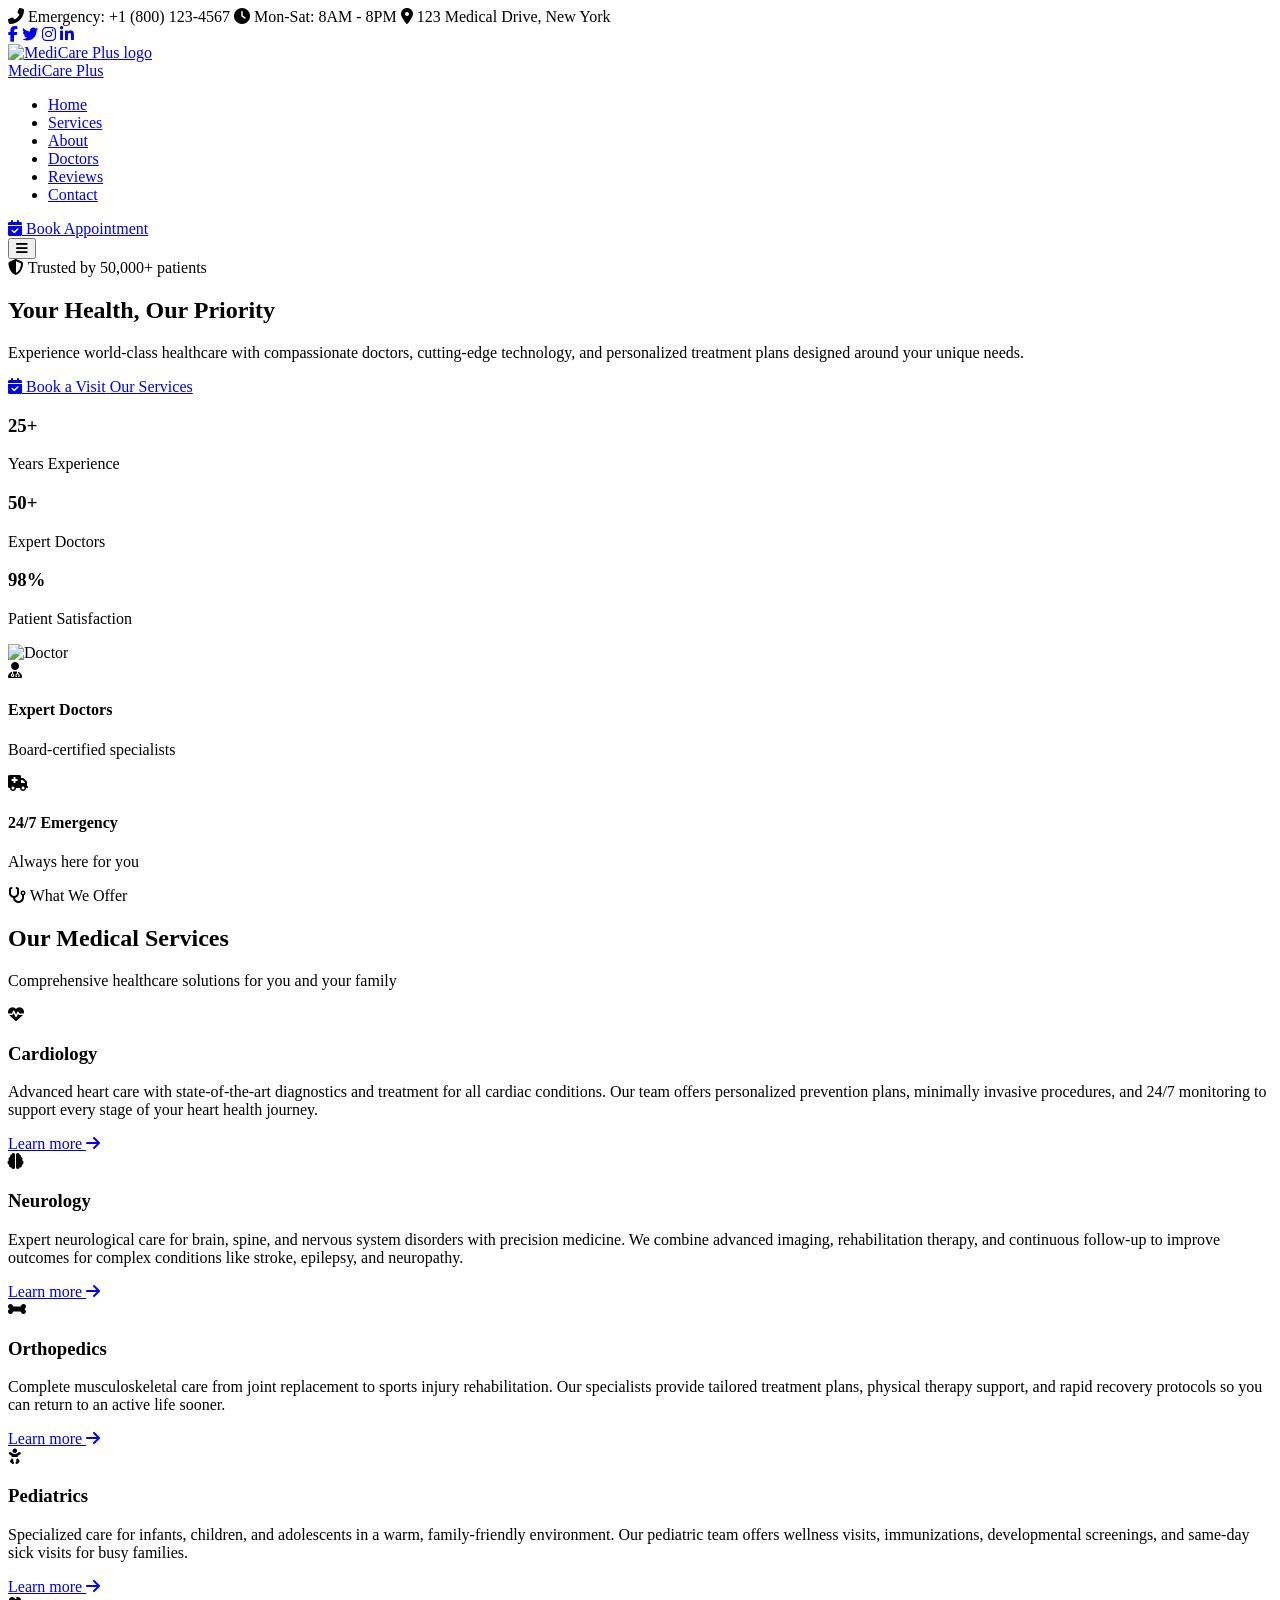
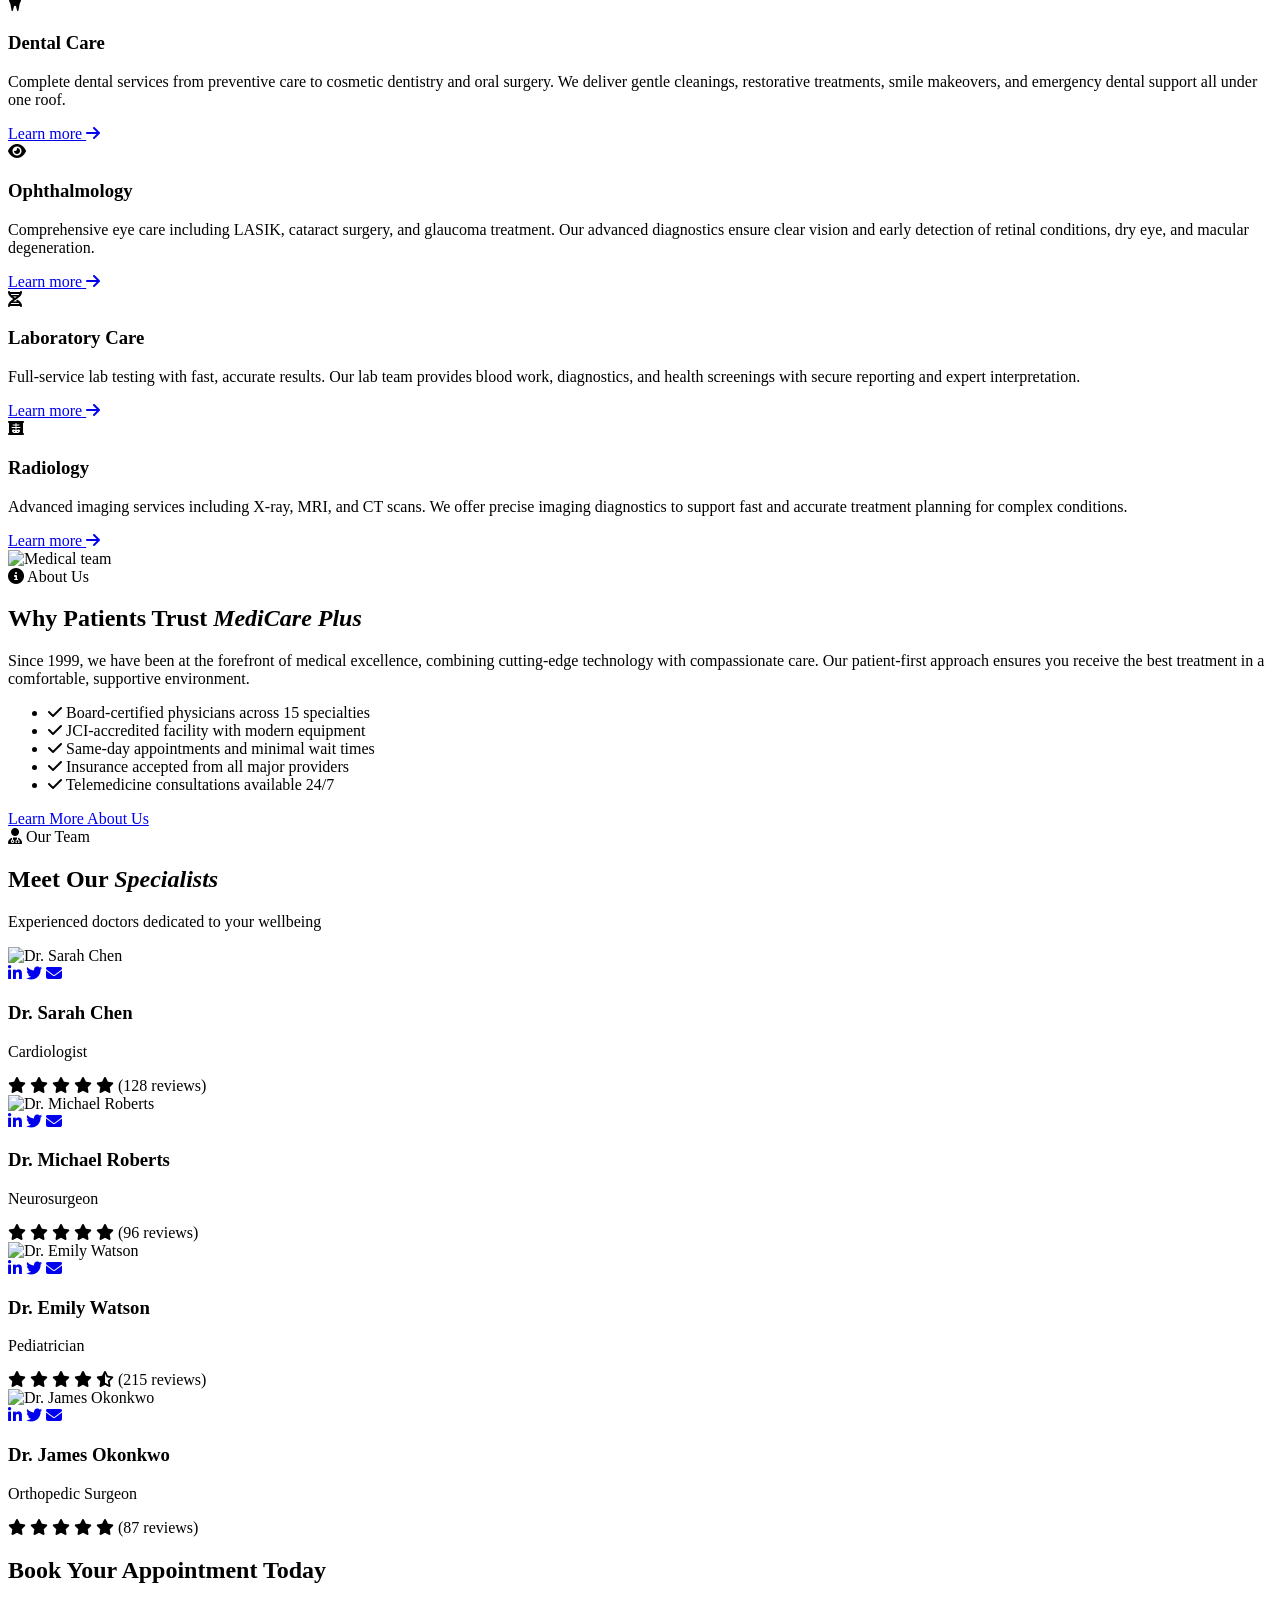
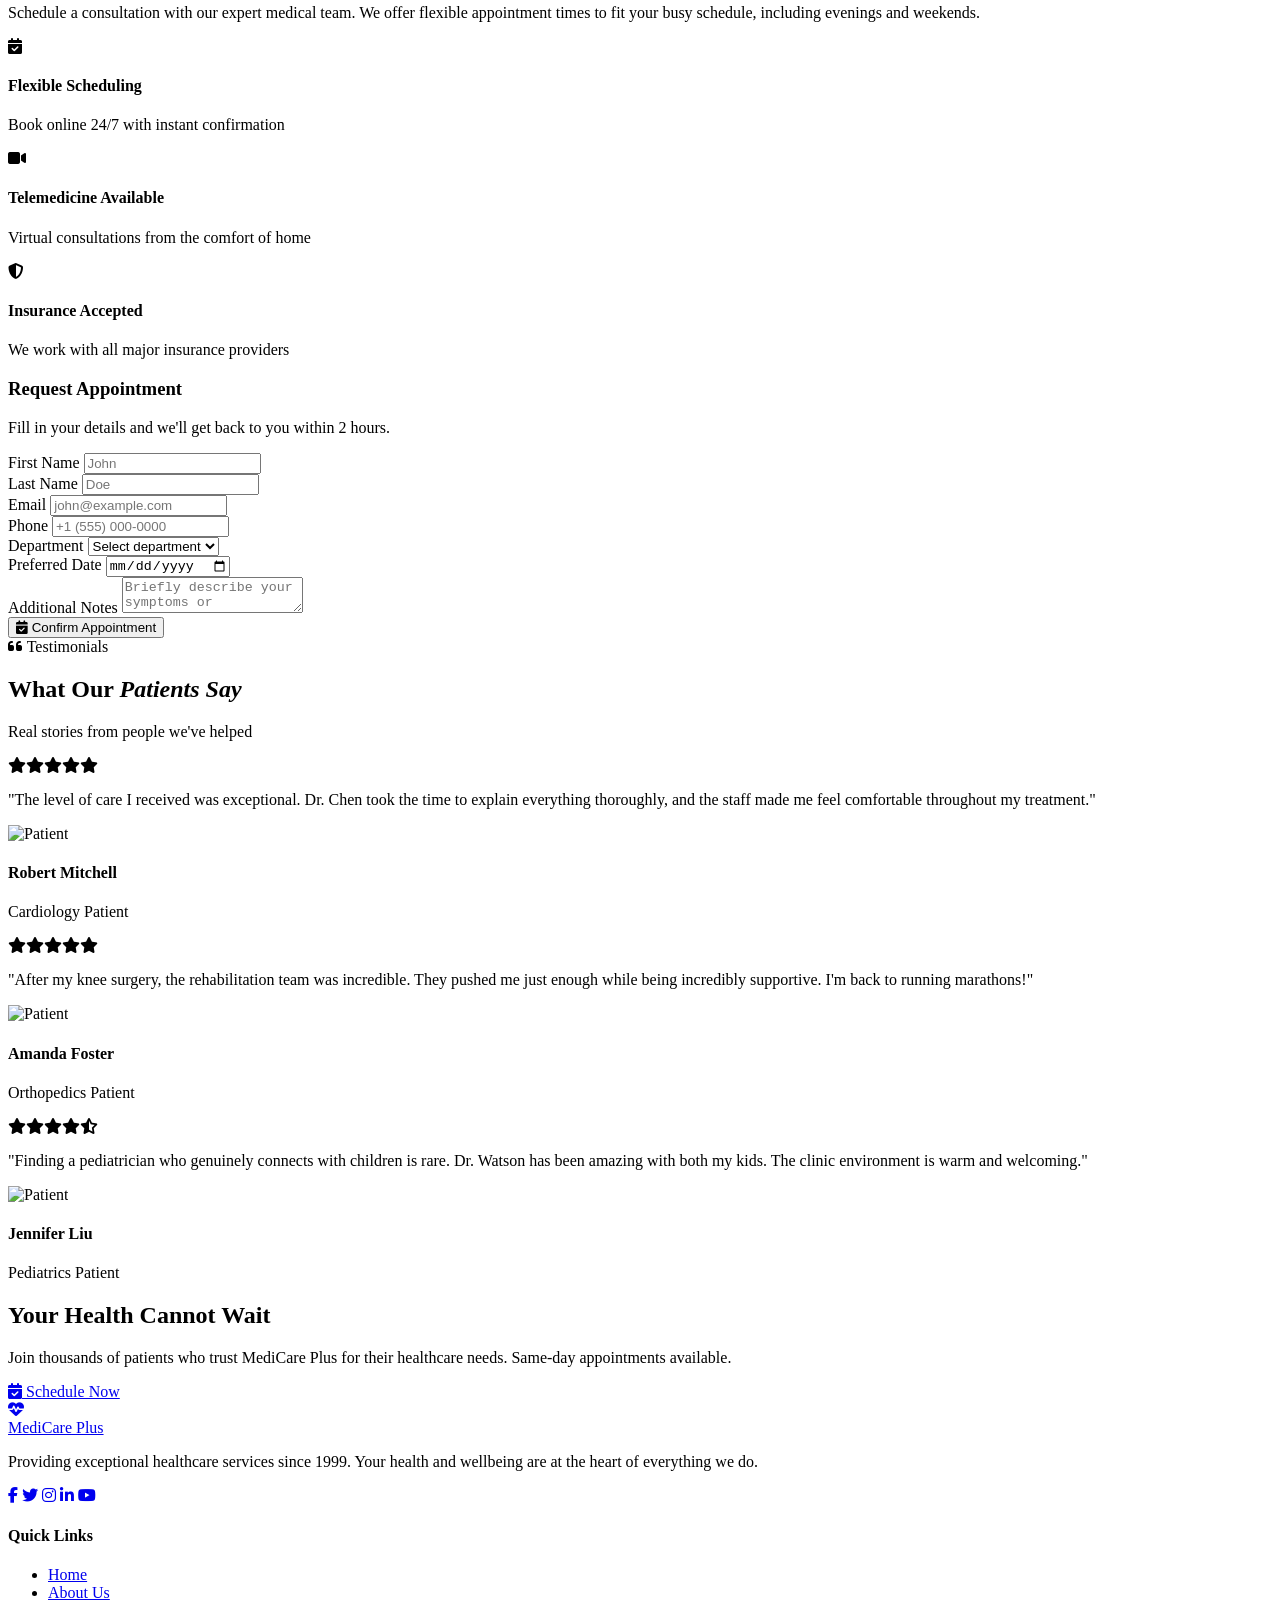
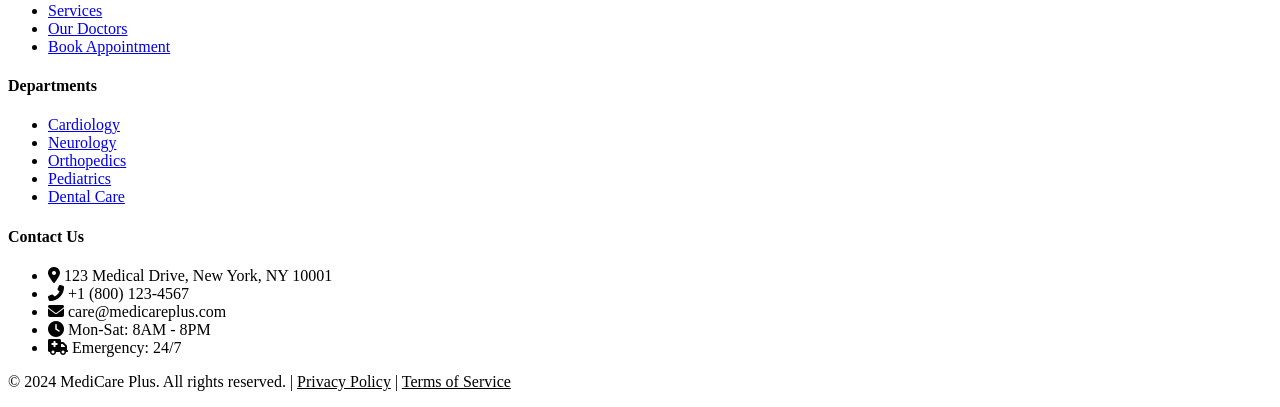
==== index.html @ 147a3018 "Add files via upload" ====
<!DOCTYPE html>
<html lang="en">
<head>
    <meta charset="UTF-8">
    <meta name="viewport" content="width=device-width, initial-scale=1.0">
    <title>MediCare Plus Healthcare</title>
    <link href="https://fonts.googleapis.com/css2?family=Inter:wght@300;400;500;600;700&family=Playfair+Display:wght@400;500;600;700&display=swap" rel="stylesheet">
    <link rel="icon" href="favicon.svg" type="image/svg+xml">
    <link rel="stylesheet" href="https://cdnjs.cloudflare.com/ajax/libs/font-awesome/6.5.1/css/all.min.css">
    <link rel="stylesheet" href="style.css">
</head>
<body>

    <!-- Top Bar -->
    <div class="top-bar">
        <div class="top-bar-left">
            <span><i class="fas fa-phone-alt"></i> Emergency: +1 (800) 123-4567</span>
            <span><i class="fas fa-clock"></i> Mon-Sat: 8AM - 8PM</span>
            <span><i class="fas fa-map-marker-alt"></i> 123 Medical Drive, New York</span>
        </div>
        <div class="top-bar-right">
            <a href="#"><i class="fab fa-facebook-f"></i></a>
            <a href="#"><i class="fab fa-twitter"></i></a>
            <a href="#"><i class="fab fa-instagram"></i></a>
            <a href="#"><i class="fab fa-linkedin-in"></i></a>
        </div>
    </div>

    <!-- Navbar -->
    <nav class="navbar">
        <a href="#" class="logo">
            <div class="logo-icon"><img src="favicon.svg" alt="MediCare Plus logo"></div>
            <div class="logo-text">
                <span>MediCare</span>
                <span>Plus</span>
            </div>
        </a>
        <ul class="nav-links">
            <li><a href="#home" class="active">Home</a></li>
            <li><a href="#services">Services</a></li>
            <li><a href="#about">About</a></li>
            <li><a href="#doctors">Doctors</a></li>
            <li><a href="#testimonials">Reviews</a></li>
            <li><a href="#contact">Contact</a></li>
        </ul>
        <div class="nav-cta">
            <a href="#appointment" class="btn-primary">
                <i class="fas fa-calendar-check"></i> Book Appointment
            </a>
        </div>
        <button class="mobile-toggle"><i class="fas fa-bars"></i></button>
    </nav>

    <!-- Hero -->
    <section class="hero" id="home">
        <div class="hero-bg-shape"></div>
        <div class="hero-content">
            <div class="hero-badge">
                <i class="fas fa-shield-alt"></i> Trusted by 50,000+ patients
            </div>
            <h1>Your Health, Our Priority</h1>
            <p class="hero-desc">
                Experience world-class healthcare with compassionate doctors, 
                cutting-edge technology, and personalized treatment plans designed 
                around your unique needs.
            </p>
            <div class="hero-cta">
                <a href="#appointment" class="btn-primary">
                    <i class="fas fa-calendar-check"></i> Book a Visit
                </a>
                <a href="#services" class="btn-secondary">Our Services</a>
            </div>
            <div class="hero-stats">
                <div class="hero-stat">
                    <h3>25+</h3>
                    <p>Years Experience</p>
                </div>
                <div class="hero-stat">
                    <h3>50+</h3>
                    <p>Expert Doctors</p>
                </div>
                <div class="hero-stat">
                    <h3>98%</h3>
                    <p>Patient Satisfaction</p>
                </div>
            </div>
        </div>
        <div class="hero-image">
            <img src="https://images.unsplash.com/photo-1631217868264-e5b90bb7e133?w=600&h=700&fit=crop" alt="Doctor">
            <div class="hero-floating-card card-1">
                <div class="float-icon"><i class="fas fa-user-md"></i></div>
                <div class="float-text">
                    <h4>Expert Doctors</h4>
                    <p>Board-certified specialists</p>
                </div>
            </div>
            <div class="hero-floating-card card-2">
                <div class="float-icon"><i class="fas fa-ambulance"></i></div>
                <div class="float-text">
                    <h4>24/7 Emergency</h4>
                    <p>Always here for you</p>
                </div>
            </div>
        </div>
    </section>

    <!-- Services -->
    <section class="services" id="services">
        <div class="section-header reveal">
            <span class="section-label"><i class="fas fa-stethoscope"></i> What We Offer</span>
            <h2 class="section-title">Our Medical Services</h2>
            <p class="section-subtitle">Comprehensive healthcare solutions for you and your family</p>
        </div>
        <div class="services-grid">
            <div class="service-card reveal">
                <div class="service-icon"><i class="fas fa-heartbeat"></i></div>
                <h3>Cardiology</h3>
                <p>Advanced heart care with state-of-the-art diagnostics and treatment for all cardiac conditions. <span class="more-text">Our team offers personalized prevention plans, minimally invasive procedures, and 24/7 monitoring to support every stage of your heart health journey.</span></p>
                <a href="#" class="service-link">Learn more <i class="fas fa-arrow-right"></i></a>
            </div>
            <div class="service-card reveal">
                <div class="service-icon"><i class="fas fa-brain"></i></div>
                <h3>Neurology</h3>
                <p>Expert neurological care for brain, spine, and nervous system disorders with precision medicine. <span class="more-text">We combine advanced imaging, rehabilitation therapy, and continuous follow-up to improve outcomes for complex conditions like stroke, epilepsy, and neuropathy.</span></p>
                <a href="#" class="service-link">Learn more <i class="fas fa-arrow-right"></i></a>
            </div>
            <div class="service-card reveal">
                <div class="service-icon"><i class="fas fa-bone"></i></div>
                <h3>Orthopedics</h3>
                <p>Complete musculoskeletal care from joint replacement to sports injury rehabilitation. <span class="more-text">Our specialists provide tailored treatment plans, physical therapy support, and rapid recovery protocols so you can return to an active life sooner.</span></p>
                <a href="#" class="service-link">Learn more <i class="fas fa-arrow-right"></i></a>
            </div>
            <div class="service-card reveal">
                <div class="service-icon"><i class="fas fa-baby"></i></div>
                <h3>Pediatrics</h3>
                <p>Specialized care for infants, children, and adolescents in a warm, family-friendly environment. <span class="more-text">Our pediatric team offers wellness visits, immunizations, developmental screenings, and same-day sick visits for busy families.</span></p>
                <a href="#" class="service-link">Learn more <i class="fas fa-arrow-right"></i></a>
            </div>
            <div class="service-card reveal">
                <div class="service-icon"><i class="fas fa-tooth"></i></div>
                <h3>Dental Care</h3>
                <p>Complete dental services from preventive care to cosmetic dentistry and oral surgery. <span class="more-text">We deliver gentle cleanings, restorative treatments, smile makeovers, and emergency dental support all under one roof.</span></p>
                <a href="#" class="service-link">Learn more <i class="fas fa-arrow-right"></i></a>
            </div>
            <div class="service-card reveal">
                <div class="service-icon"><i class="fas fa-eye"></i></div>
                <h3>Ophthalmology</h3>
                <p>Comprehensive eye care including LASIK, cataract surgery, and glaucoma treatment. <span class="more-text">Our advanced diagnostics ensure clear vision and early detection of retinal conditions, dry eye, and macular degeneration.</span></p>
                <a href="#" class="service-link">Learn more <i class="fas fa-arrow-right"></i></a>
            </div>
            <div class="service-card reveal">
                <div class="service-icon"><i class="fas fa-dna"></i></div>
                <h3>Laboratory Care</h3>
                <p>Full-service lab testing with fast, accurate results. <span class="more-text">Our lab team provides blood work, diagnostics, and health screenings with secure reporting and expert interpretation.</span></p>
                <a href="#" class="service-link">Learn more <i class="fas fa-arrow-right"></i></a>
            </div>
            <div class="service-card reveal">
                <div class="service-icon"><i class="fas fa-x-ray"></i></div>
                <h3>Radiology</h3>
                <p>Advanced imaging services including X-ray, MRI, and CT scans. <span class="more-text">We offer precise imaging diagnostics to support fast and accurate treatment planning for complex conditions.</span></p>
                <a href="#" class="service-link">Learn more <i class="fas fa-arrow-right"></i></a>
            </div>
        </div>
    </section>

    <script>
        document.addEventListener('DOMContentLoaded', function() {
            document.querySelectorAll('.service-link').forEach(function(link) {
                link.addEventListener('click', function(event) {
                    event.preventDefault();
                    const card = link.closest('.service-card');
                    if (!card) return;
                    const moreText = card.querySelector('.more-text');
                    if (!moreText) return;
                    const expanded = card.classList.toggle('expanded');
                    moreText.style.display = expanded ? 'inline' : 'none';
                    const icon = link.querySelector('i');
                    if (icon) {
                        icon.classList.toggle('fa-arrow-right', !expanded);
                        icon.classList.toggle('fa-arrow-left', expanded);
                    }
                    const textNode = Array.from(link.childNodes).find(function(node) {
                        return node.nodeType === Node.TEXT_NODE;
                    });
                    if (textNode) {
                        textNode.textContent = expanded ? 'Show less ' : 'Learn more ';
                    }
                });
            });
        });
    </script>

    <!-- About -->
    <section class="about" id="about">
        <div class="about-grid">
            <div class="about-image reveal">
                <img src="https://images.unsplash.com/photo-1579684385127-1ef15d508118?w=600&h=700&fit=crop" alt="Medical team">
            </div>
            <div class="about-content reveal">
                <span class="section-label"><i class="fas fa-info-circle"></i> About Us</span>
                <h2 class="section-title">Why Patients Trust <em>MediCare Plus</em></h2>
                <p>Since 1999, we have been at the forefront of medical excellence, combining cutting-edge technology with compassionate care. Our patient-first approach ensures you receive the best treatment in a comfortable, supportive environment.</p>
                <ul class="about-checklist">
                    <li><i class="fas fa-check"></i> Board-certified physicians across 15 specialties</li>
                    <li><i class="fas fa-check"></i> JCI-accredited facility with modern equipment</li>
                    <li><i class="fas fa-check"></i> Same-day appointments and minimal wait times</li>
                    <li><i class="fas fa-check"></i> Insurance accepted from all major providers</li>
                    <li><i class="fas fa-check"></i> Telemedicine consultations available 24/7</li>
                </ul>
                <a href="about.html" class="btn-primary">Learn More About Us</a>
            </div>
        </div>
    </section>

    <!-- Doctors -->
    <section class="doctors" id="doctors">
        <div class="section-header reveal">
            <span class="section-label"><i class="fas fa-user-md"></i> Our Team</span>
            <h2 class="section-title">Meet Our <em>Specialists</em></h2>
            <p class="section-subtitle">Experienced doctors dedicated to your wellbeing</p>
        </div>
        <div class="doctors-grid">
            <div class="doctor-card reveal">
                <div class="doctor-image">
                    <img src="https://images.unsplash.com/photo-1612349317150-e413f6a5b16d?w=400&h=400&fit=crop" alt="Dr. Sarah Chen">
                    <div class="doctor-social">
                        <a href="#"><i class="fab fa-linkedin-in"></i></a>
                        <a href="#"><i class="fab fa-twitter"></i></a>
                        <a href="#"><i class="fas fa-envelope"></i></a>
                    </div>
                </div>
                <div class="doctor-info">
                    <h3>Dr. Sarah Chen</h3>
                    <p>Cardiologist</p>
                    <div class="doctor-rating">
                        <i class="fas fa-star"></i>
                        <i class="fas fa-star"></i>
                        <i class="fas fa-star"></i>
                        <i class="fas fa-star"></i>
                        <i class="fas fa-star"></i>
                        <span>(128 reviews)</span>
                    </div>
                </div>
            </div>
            <div class="doctor-card reveal">
                <div class="doctor-image">
                    <img src="https://images.unsplash.com/photo-1622253692010-333f2da6031d?w=400&h=400&fit=crop" alt="Dr. Michael Roberts">
                    <div class="doctor-social">
                        <a href="#"><i class="fab fa-linkedin-in"></i></a>
                        <a href="#"><i class="fab fa-twitter"></i></a>
                        <a href="#"><i class="fas fa-envelope"></i></a>
                    </div>
                </div>
                <div class="doctor-info">
                    <h3>Dr. Michael Roberts</h3>
                    <p>Neurosurgeon</p>
                    <div class="doctor-rating">
                        <i class="fas fa-star"></i>
                        <i class="fas fa-star"></i>
                        <i class="fas fa-star"></i>
                        <i class="fas fa-star"></i>
                        <i class="fas fa-star"></i>
                        <span>(96 reviews)</span>
                    </div>
                </div>
            </div>
            <div class="doctor-card reveal">
                <div class="doctor-image">
                    <img src="https://images.unsplash.com/photo-1594824476967-48c8b964273f?w=400&h=400&fit=crop" alt="Dr. Emily Watson">
                    <div class="doctor-social">
                        <a href="#"><i class="fab fa-linkedin-in"></i></a>
                        <a href="#"><i class="fab fa-twitter"></i></a>
                        <a href="#"><i class="fas fa-envelope"></i></a>
                    </div>
                </div>
                <div class="doctor-info">
                    <h3>Dr. Emily Watson</h3>
                    <p>Pediatrician</p>
                    <div class="doctor-rating">
                        <i class="fas fa-star"></i>
                        <i class="fas fa-star"></i>
                        <i class="fas fa-star"></i>
                        <i class="fas fa-star"></i>
                        <i class="fas fa-star-half-alt"></i>
                        <span>(215 reviews)</span>
                    </div>
                </div>
            </div>
            <div class="doctor-card reveal">
                <div class="doctor-image">
                    <img src="https://images.unsplash.com/photo-1537368910025-700350fe46c7?w=400&h=400&fit=crop" alt="Dr. James Okonkwo">
                    <div class="doctor-social">
                        <a href="#"><i class="fab fa-linkedin-in"></i></a>
                        <a href="#"><i class="fab fa-twitter"></i></a>
                        <a href="#"><i class="fas fa-envelope"></i></a>
                    </div>
                </div>
                <div class="doctor-info">
                    <h3>Dr. James Okonkwo</h3>
                    <p>Orthopedic Surgeon</p>
                    <div class="doctor-rating">
                        <i class="fas fa-star"></i>
                        <i class="fas fa-star"></i>
                        <i class="fas fa-star"></i>
                        <i class="fas fa-star"></i>
                        <i class="fas fa-star"></i>
                        <span>(87 reviews)</span>
                    </div>
                </div>
            </div>
        </div>
    </section>

    <!-- Appointment -->
    <section class="appointment" id="appointment">
        <div class="appointment-grid">
            <div class="appointment-content reveal">
                <h2>Book Your Appointment Today</h2>
                <p>Schedule a consultation with our expert medical team. We offer flexible appointment times to fit your busy schedule, including evenings and weekends.</p>
                <div class="appointment-features">
                    <div class="appointment-feature">
                        <i class="fas fa-calendar-check"></i>
                        <div>
                            <h4>Flexible Scheduling</h4>
                            <p>Book online 24/7 with instant confirmation</p>
                        </div>
                    </div>
                    <div class="appointment-feature">
                        <i class="fas fa-video"></i>
                        <div>
                            <h4>Telemedicine Available</h4>
                            <p>Virtual consultations from the comfort of home</p>
                        </div>
                    </div>
                    <div class="appointment-feature">
                        <i class="fas fa-shield-alt"></i>
                        <div>
                            <h4>Insurance Accepted</h4>
                            <p>We work with all major insurance providers</p>
                        </div>
                    </div>
                </div>
            </div>
            <div class="appointment-form reveal">
                <h3>Request Appointment</h3>
                <p>Fill in your details and we'll get back to you within 2 hours.</p>
                <form id="appointmentForm">
                    <div class="form-row">
                        <div class="form-group">
                            <label>First Name</label>
                            <input type="text" placeholder="John" required>
                        </div>
                        <div class="form-group">
                            <label>Last Name</label>
                            <input type="text" placeholder="Doe" required>
                        </div>
                    </div>
                    <div class="form-row">
                        <div class="form-group">
                            <label>Email</label>
                            <input type="email" placeholder="john@example.com" required>
                        </div>
                        <div class="form-group">
                            <label>Phone</label>
                            <input type="tel" placeholder="+1 (555) 000-0000" required>
                        </div>
                    </div>
                    <div class="form-row">
                        <div class="form-group">
                            <label>Department</label>
                            <select required>
                                <option value="">Select department</option>
                                <option>Cardiology</option>
                                <option>Neurology</option>
                                <option>Orthopedics</option>
                                <option>Pediatrics</option>
                                <option>Dental Care</option>
                                <option>Ophthalmology</option>
                                <option>General Medicine</option>
                            </select>
                        </div>
                        <div class="form-group">
                            <label>Preferred Date</label>
                            <input type="date" required>
                        </div>
                    </div>
                    <div class="form-group">
                        <label>Additional Notes</label>
                        <textarea placeholder="Briefly describe your symptoms or concerns..."></textarea>
                    </div>
                    <button type="submit" class="form-submit">
                        <i class="fas fa-calendar-check"></i> Confirm Appointment
                    </button>
                </form>
            </div>
        </div>
    </section>

    <!-- Testimonials -->
    <section class="testimonials" id="testimonials">
        <div class="section-header reveal">
            <span class="section-label"><i class="fas fa-quote-left"></i> Testimonials</span>
            <h2 class="section-title">What Our <em>Patients Say</em></h2>
            <p class="section-subtitle">Real stories from people we've helped</p>
        </div>
        <div class="testimonials-grid">
            <div class="testimonial-card reveal">
                <div class="testimonial-stars">
                    <i class="fas fa-star"></i><i class="fas fa-star"></i><i class="fas fa-star"></i><i class="fas fa-star"></i><i class="fas fa-star"></i>
                </div>
                <p class="testimonial-text">"The level of care I received was exceptional. Dr. Chen took the time to explain everything thoroughly, and the staff made me feel comfortable throughout my treatment."</p>
                <div class="testimonial-author">
                    <img src="https://images.unsplash.com/photo-1507003211169-0a1dd7228f2d?w=100&h=100&fit=crop" alt="Patient">
                    <div>
                        <h4>Robert Mitchell</h4>
                        <p>Cardiology Patient</p>
                    </div>
                </div>
            </div>
            <div class="testimonial-card reveal">
                <div class="testimonial-stars">
                    <i class="fas fa-star"></i><i class="fas fa-star"></i><i class="fas fa-star"></i><i class="fas fa-star"></i><i class="fas fa-star"></i>
                </div>
                <p class="testimonial-text">"After my knee surgery, the rehabilitation team was incredible. They pushed me just enough while being incredibly supportive. I'm back to running marathons!"</p>
                <div class="testimonial-author">
                    <img src="https://images.unsplash.com/photo-1494790108377-be9c29b29330?w=100&h=100&fit=crop" alt="Patient">
                    <div>
                        <h4>Amanda Foster</h4>
                        <p>Orthopedics Patient</p>
                    </div>
                </div>
            </div>
            <div class="testimonial-card reveal">
                <div class="testimonial-stars">
                    <i class="fas fa-star"></i><i class="fas fa-star"></i><i class="fas fa-star"></i><i class="fas fa-star"></i><i class="fas fa-star-half-alt"></i>
                </div>
                <p class="testimonial-text">"Finding a pediatrician who genuinely connects with children is rare. Dr. Watson has been amazing with both my kids. The clinic environment is warm and welcoming."</p>
                <div class="testimonial-author">
                    <img src="https://images.unsplash.com/photo-1438761681033-6461ffad8d80?w=100&h=100&fit=crop" alt="Patient">
                    <div>
                        <h4>Jennifer Liu</h4>
                        <p>Pediatrics Patient</p>
                    </div>
                </div>
            </div>
        </div>
    </section>

    <!-- CTA Banner -->
    <div class="cta-banner">
        <h2>Your Health Cannot Wait</h2>
        <p>Join thousands of patients who trust MediCare Plus for their healthcare needs. Same-day appointments available.</p>
        <a href="#appointment" class="btn-primary" style="margin-top: 1rem;">
            <i class="fas fa-calendar-check"></i> Schedule Now
        </a>
    </div>

    <!-- Footer -->
    <footer class="footer" id="contact">
        <div class="footer-grid">
            <div class="footer-brand">
                <a href="#" class="logo">
                    <div class="logo-icon"><i class="fas fa-heartbeat"></i></div>
                    <div class="logo-text">
                        <span>MediCare</span>
                        <span>Plus</span>
                    </div>
                </a>
                <p>Providing exceptional healthcare services since 1999. Your health and wellbeing are at the heart of everything we do.</p>
                <div class="footer-social">
                    <a href="#"><i class="fab fa-facebook-f"></i></a>
                    <a href="#"><i class="fab fa-twitter"></i></a>
                    <a href="#"><i class="fab fa-instagram"></i></a>
                    <a href="#"><i class="fab fa-linkedin-in"></i></a>
                    <a href="#"><i class="fab fa-youtube"></i></a>
                </div>
            </div>
            <div class="footer-links">
                <h4>Quick Links</h4>
                <ul>
                    <li><a href="#home">Home</a></li>
                    <li><a href="#about">About Us</a></li>
                    <li><a href="#services">Services</a></li>
                    <li><a href="#doctors">Our Doctors</a></li>
                    <li><a href="#appointment">Book Appointment</a></li>
                </ul>
            </div>
            <div class="footer-links">
                <h4>Departments</h4>
                <ul>
                    <li><a href="#">Cardiology</a></li>
                    <li><a href="#">Neurology</a></li>
                    <li><a href="#">Orthopedics</a></li>
                    <li><a href="#">Pediatrics</a></li>
                    <li><a href="#">Dental Care</a></li>
                </ul>
            </div>
            <div class="footer-links footer-contact">
                <h4>Contact Us</h4>
                <ul>
                    <li><i class="fas fa-map-marker-alt"></i> 123 Medical Drive, New York, NY 10001</li>
                    <li><i class="fas fa-phone-alt"></i> +1 (800) 123-4567</li>
                    <li><i class="fas fa-envelope"></i> care@medicareplus.com</li>
                    <li><i class="fas fa-clock"></i> Mon-Sat: 8AM - 8PM</li>
                    <li><i class="fas fa-ambulance"></i> Emergency: 24/7</li>
                </ul>
            </div>
        </div>
        <div class="footer-bottom">
            <p>&copy; 2024 MediCare Plus. All rights reserved. | <a href="#" style="color: var(--text-muted);">Privacy Policy</a> | <a href="#" style="color: var(--text-muted);">Terms of Service</a></p>
        </div>
    </footer>
    <script src="script.js"></script>
</body>
</html>
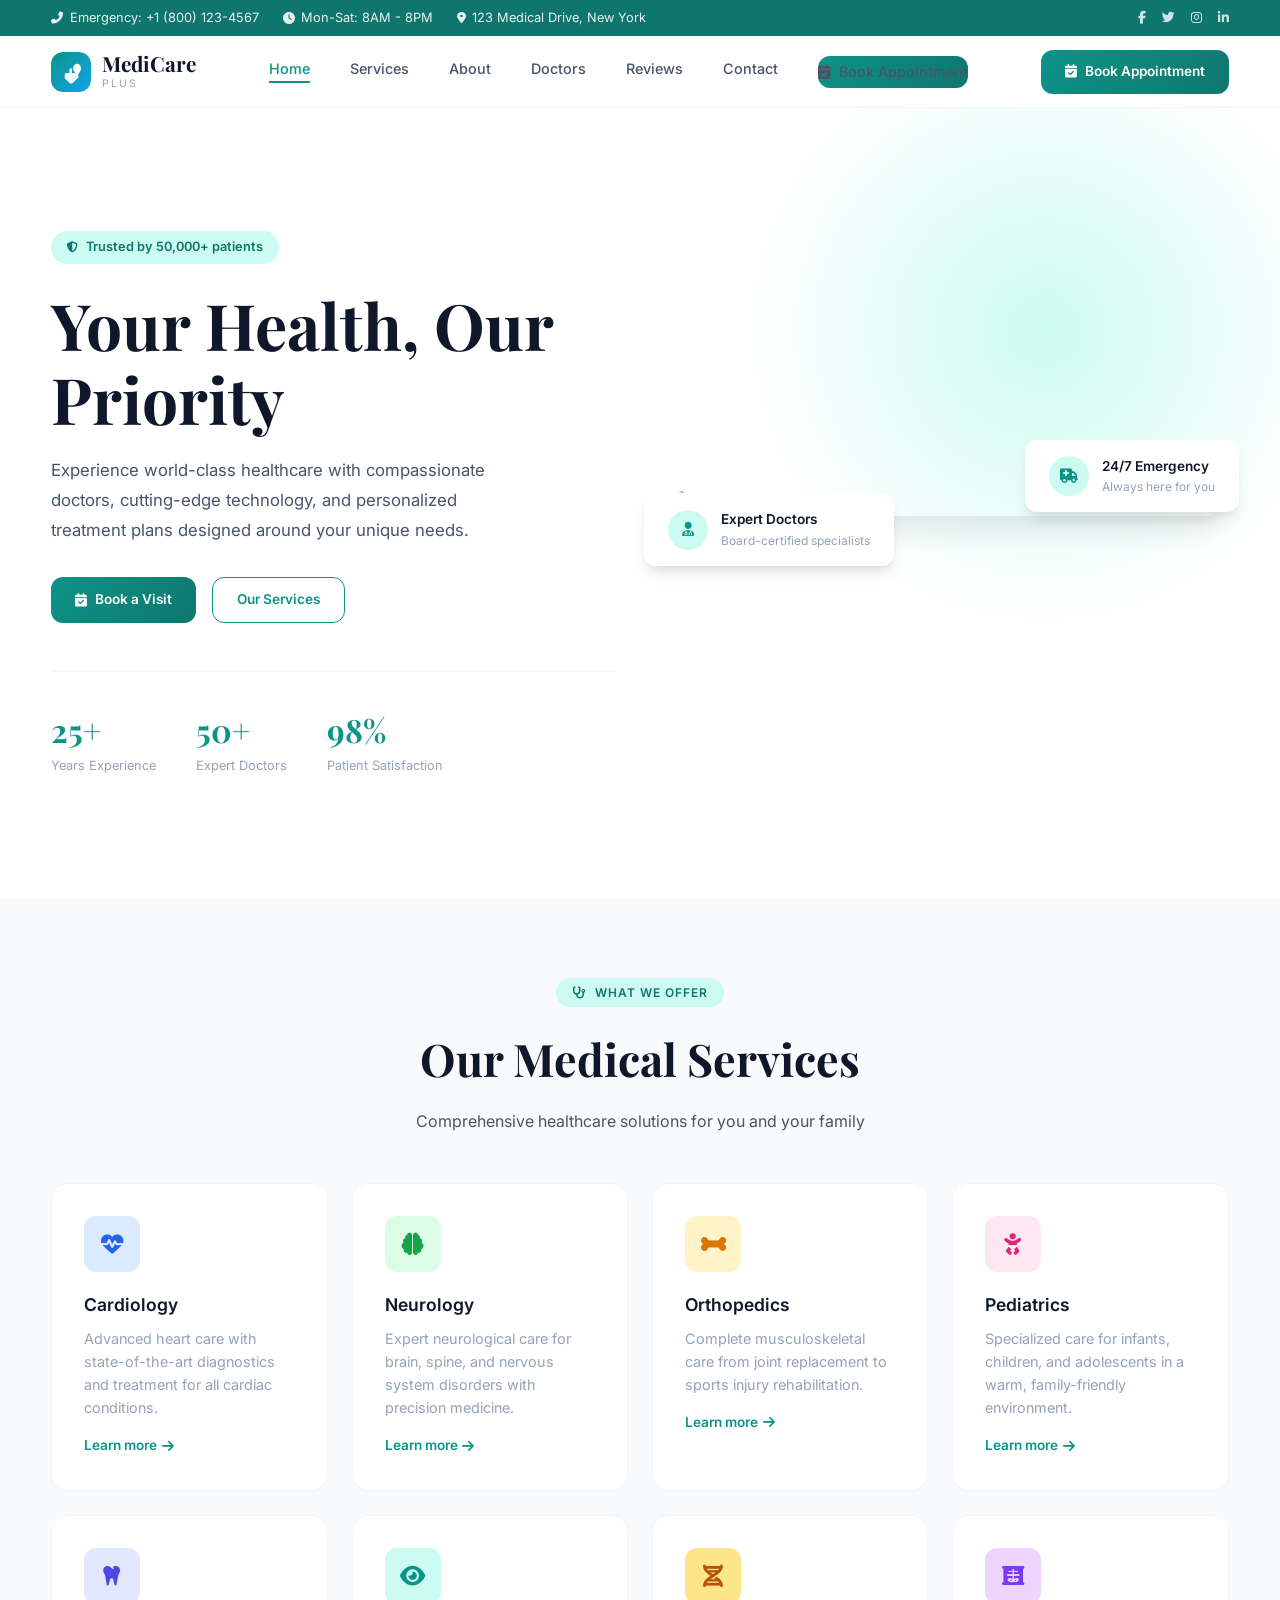
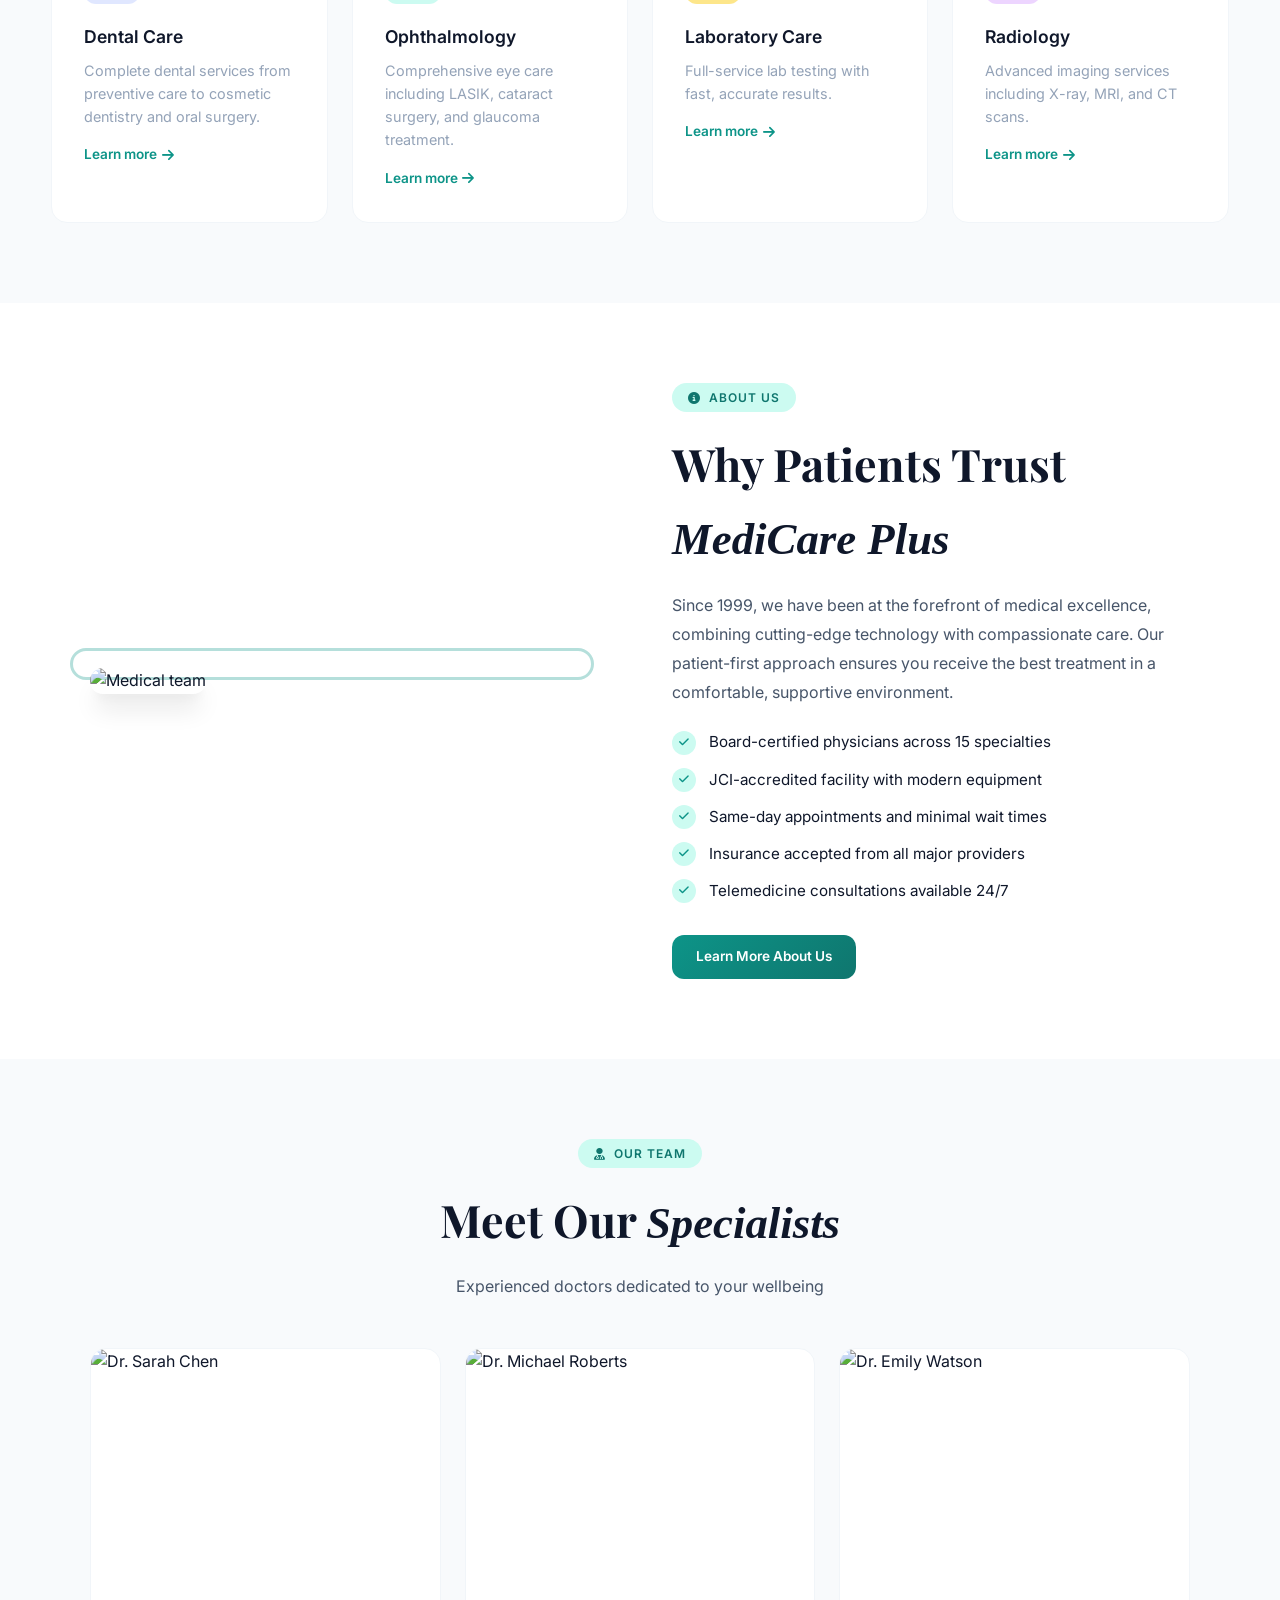
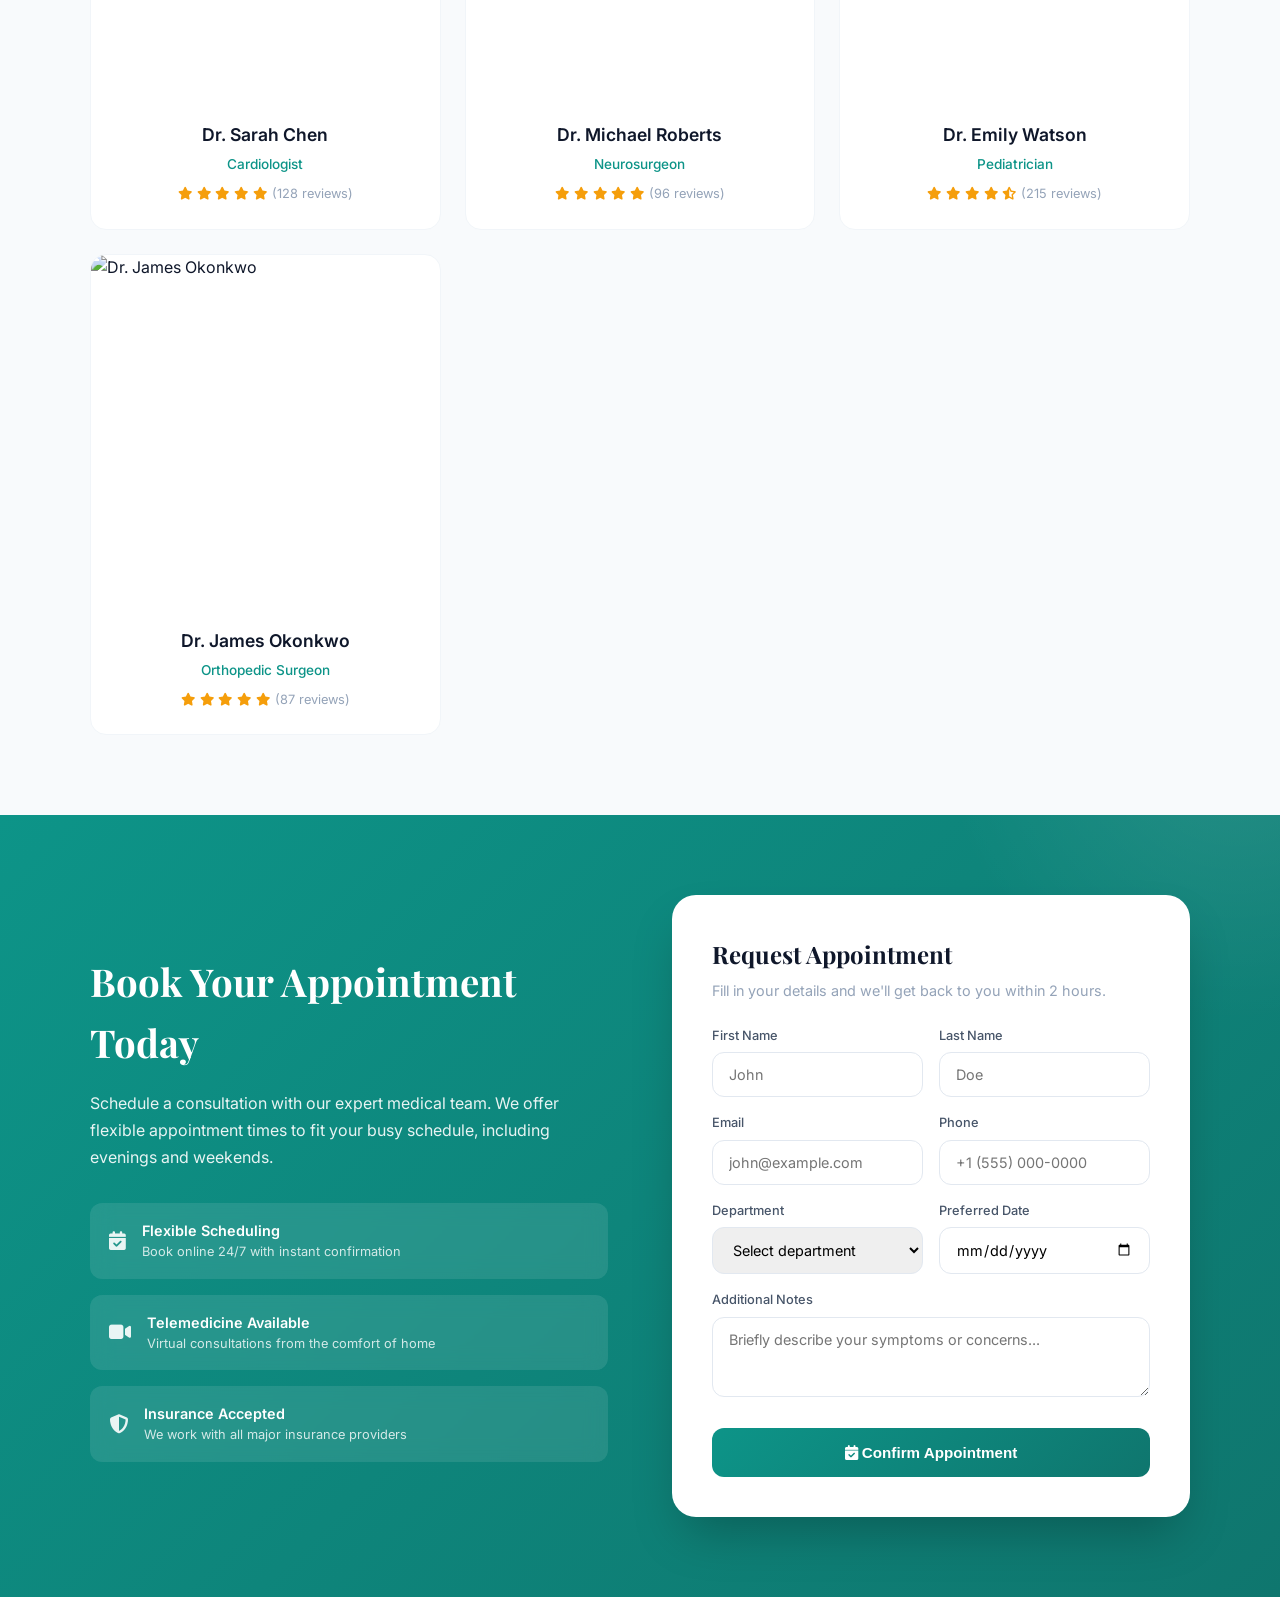
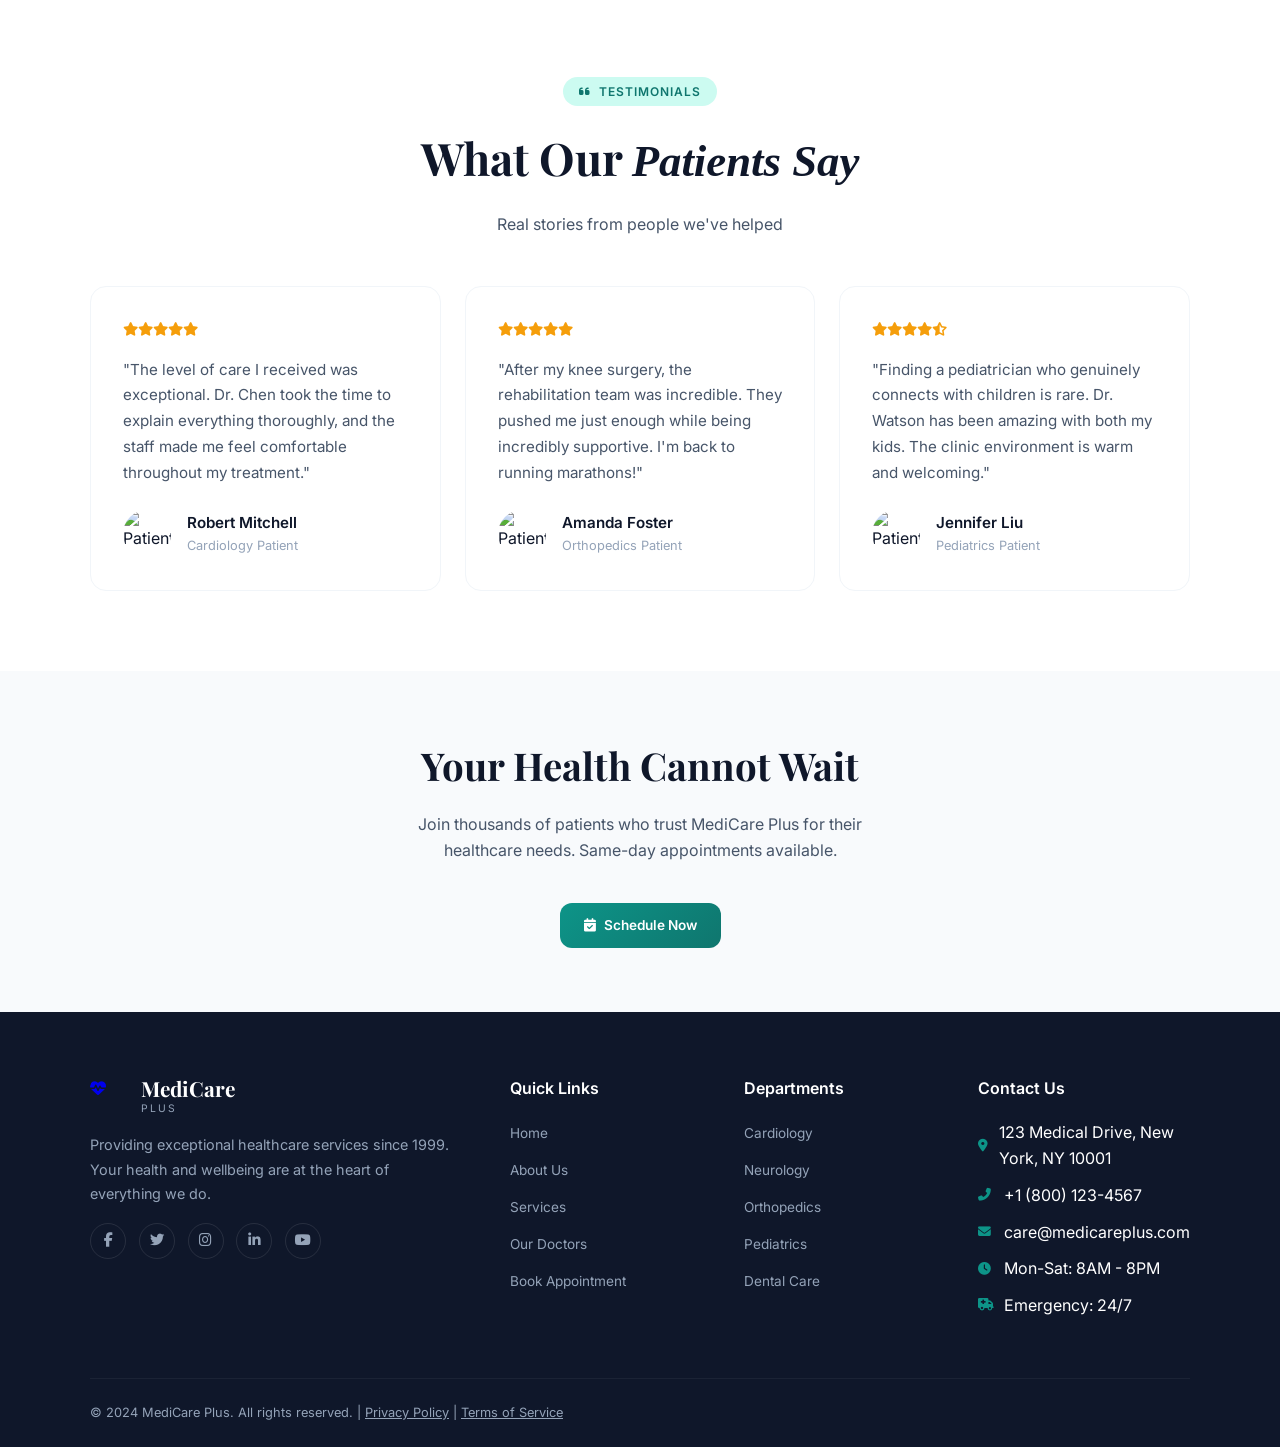
==== commit 2252f5d3: "Add files via upload" ====
--- a/index.html
+++ b/index.html
@@ -42,6 +42,9 @@
             <li><a href="#doctors">Doctors</a></li>
             <li><a href="#testimonials">Reviews</a></li>
             <li><a href="#contact">Contact</a></li>
+            <li class="nav-action"><a href="#appointment" class="btn-primary">
+                <i class="fas fa-calendar-check"></i> Book Appointment
+            </a></li>
         </ul>
         <div class="nav-cta">
             <a href="#appointment" class="btn-primary">
@@ -187,6 +190,24 @@
                     }
                 });
             });
+
+            var navbar = document.querySelector('.navbar');
+            var mobileToggle = document.querySelector('.mobile-toggle');
+            var navLinks = document.querySelectorAll('.nav-links a');
+
+            if (mobileToggle && navbar) {
+                mobileToggle.addEventListener('click', function() {
+                    navbar.classList.toggle('nav-open');
+                });
+            }
+
+            navLinks.forEach(function(link) {
+                link.addEventListener('click', function() {
+                    if (navbar.classList.contains('nav-open')) {
+                        navbar.classList.remove('nav-open');
+                    }
+                });
+            });
         });
     </script>
 
--- a/style.css
+++ b/style.css
@@ -0,0 +1,529 @@
+:root {
+            --primary: #0d9488;
+            --primary-dark: #0f766e;
+            --primary-light: #5eead4;
+            --primary-soft: #ccfbf1;
+            --secondary: #0ea5e9;
+            --accent: #f59e0b;
+            --bg: #ffffff;
+            --bg-soft: #f8fafc;
+            --bg-muted: #f1f5f9;
+            --text: #0f172a;
+            --text-secondary: #475569;
+            --text-muted: #94a3b8;
+            --border: #e2e8f0;
+            --border-light: #f1f5f9;
+            --success: #10b981;
+            --warning: #f59e0b;
+            --danger: #ef4444;
+            --shadow-sm: 0 1px 2px rgba(0,0,0,0.05);
+            --shadow: 0 4px 6px -1px rgba(0,0,0,0.1), 0 2px 4px -1px rgba(0,0,0,0.06);
+            --shadow-lg: 0 10px 15px -3px rgba(0,0,0,0.1), 0 4px 6px -2px rgba(0,0,0,0.05);
+            --shadow-xl: 0 20px 25px -5px rgba(0,0,0,0.1), 0 10px 10px -5px rgba(0,0,0,0.04);
+            --radius-sm: 8px;
+            --radius: 12px;
+            --radius-lg: 16px;
+            --radius-xl: 24px;
+        }
+
+        * { margin: 0; padding: 0; box-sizing: border-box; }
+        html { scroll-behavior: smooth; }
+        body {
+            font-family: 'Inter', sans-serif;
+            background: var(--bg);
+            color: var(--text);
+            line-height: 1.6;
+            -webkit-font-smoothing: antialiased;
+        }
+
+        ::-webkit-scrollbar { width: 8px; }
+        ::-webkit-scrollbar-track { background: var(--bg-soft); }
+        ::-webkit-scrollbar-thumb { background: var(--primary); border-radius: 4px; }
+
+        /* ===== TOP BAR ===== */
+        .top-bar {
+            background: var(--primary-dark);
+            color: white;
+            padding: 0.5rem 4%;
+            font-size: 0.8rem;
+            display: flex;
+            justify-content: space-between;
+            align-items: center;
+        }
+        .top-bar-left { display: flex; gap: 1.5rem; }
+        .top-bar-left span { display: flex; align-items: center; gap: 0.4rem; opacity: 0.9; }
+        .top-bar-left i { font-size: 0.75rem; }
+        .top-bar-right { display: flex; gap: 1rem; }
+        .top-bar-right a { color: white; opacity: 0.8; transition: opacity 0.3s; }
+        .top-bar-right a:hover { opacity: 1; }
+
+        /* ===== NAVBAR ===== */
+        .navbar {
+            position: sticky;
+            top: 0;
+            z-index: 1000;
+            background: rgba(255,255,255,0.95);
+            backdrop-filter: blur(20px);
+            border-bottom: 1px solid var(--border-light);
+            padding: 0 4%;
+            display: flex;
+            justify-content: space-between;
+            align-items: center;
+            height: 72px;
+        }
+        .logo {
+            display: flex;
+            align-items: center;
+            gap: 0.7rem;
+            text-decoration: none;
+        }
+        .logo-icon {
+            width: 40px; height: 40px;
+            border-radius: var(--radius);
+            overflow: hidden;
+            display: block;
+            flex-shrink: 0;
+        }
+        .logo-icon img {
+            width: 100%;
+            height: 100%;
+            object-fit: cover;
+            display: block;
+        }
+        .logo-text { display: flex; flex-direction: column; }
+        .logo-text span:first-child {
+            font-family: 'Playfair Display', serif;
+            font-size: 1.3rem; font-weight: 700; color: var(--text);
+            line-height: 1.2;
+        }
+        .logo-text span:last-child {
+            font-size: 0.65rem; color: var(--text-muted);
+            letter-spacing: 2px; text-transform: uppercase;
+        }
+        .nav-links {
+            display: flex; gap: 2.5rem; list-style: none;
+        }
+        .nav-links a {
+            color: var(--text-secondary); text-decoration: none;
+            font-size: 0.9rem; font-weight: 500;
+            transition: color 0.3s; position: relative; padding: 0.3rem 0;
+        }
+        .nav-links a::after {
+            content: ''; position: absolute; bottom: -2px; left: 0;
+            width: 0; height: 2px; background: var(--primary);
+            transition: width 0.3s ease;
+        }
+        .nav-links a:hover, .nav-links a.active { color: var(--primary); }
+        .nav-links a:hover::after, .nav-links a.active::after { width: 100%; }
+        .nav-cta {
+            display: flex; align-items: center; gap: 1rem;
+        }
+        .btn-primary {
+            padding: 0.7rem 1.5rem;
+            background: linear-gradient(135deg, var(--primary), var(--primary-dark));
+            color: white; text-decoration: none; border: none; cursor: pointer;
+            border-radius: var(--radius); font-size: 0.85rem; font-weight: 600;
+            transition: all 0.3s; display: inline-flex; align-items: center; gap: 0.5rem;
+        }
+        .btn-primary:hover {
+            transform: translateY(-2px);
+            box-shadow: 0 8px 20px rgba(13,148,136,0.3);
+        }
+        .btn-secondary {
+            padding: 0.7rem 1.5rem; background: transparent;
+            color: var(--primary); text-decoration: none;
+            border: 1.5px solid var(--primary); border-radius: var(--radius);
+            font-size: 0.85rem; font-weight: 600; cursor: pointer;
+            transition: all 0.3s;
+        }
+        .btn-secondary:hover { background: var(--primary-soft); }
+        .btn-white {
+            padding: 0.9rem 2rem; background: white; color: var(--primary);
+            text-decoration: none; border: none; border-radius: var(--radius);
+            font-size: 0.9rem; font-weight: 600; cursor: pointer;
+            transition: all 0.3s; display: inline-flex; align-items: center; gap: 0.5rem;
+        }
+        .btn-white:hover { transform: translateY(-2px); box-shadow: var(--shadow-lg); }
+        .mobile-toggle {
+            display: none; background: none; border: none;
+            font-size: 1.3rem; color: var(--text); cursor: pointer;
+        }
+
+        /* ===== HERO ===== */
+        .hero {
+            display: grid; grid-template-columns: 1fr 1fr;
+            min-height: calc(100vh - 110px); align-items: center;
+            padding: 0 4%; gap: 3rem; position: relative; overflow: hidden;
+        }
+        .hero-bg-shape {
+            position: absolute; top: -10%; right: -5%;
+            width: 600px; height: 600px;
+            background: radial-gradient(circle, var(--primary-soft) 0%, transparent 70%);
+            z-index: 0; pointer-events: none;
+        }
+        .hero-content { position: relative; z-index: 1; }
+        .hero-badge {
+            display: inline-flex; align-items: center; gap: 0.5rem;
+            padding: 0.4rem 1rem; background: var(--primary-soft);
+            color: var(--primary-dark); border-radius: 50px;
+            font-size: 0.8rem; font-weight: 600; margin-bottom: 1.5rem;
+        }
+        .hero-badge i { font-size: 0.7rem; }
+        .hero h1 {
+            font-family: 'Playfair Display', serif;
+            font-size: clamp(2.5rem, 5vw, 4rem);
+            font-weight: 700; line-height: 1.15;
+            margin-bottom: 1.2rem; color: var(--text);
+        }
+        .hero h1 em {
+            font-style: normal;
+            background: linear-gradient(135deg, var(--primary), var(--secondary));
+            -webkit-text-fill-color: transparent;
+        }
+        .hero-desc {
+            color: var(--text-secondary); font-size: 1.05rem;
+            max-width: 480px; margin-bottom: 2rem; line-height: 1.8;
+        }
+        .hero-cta { display: flex; gap: 1rem; flex-wrap: wrap; }
+        .hero-stats {
+            display: flex; gap: 2.5rem; margin-top: 3rem; padding-top: 2rem;
+            border-top: 1px solid var(--border-light);
+        }
+        .hero-stat h3 {
+            font-family: 'Playfair Display', serif;
+            font-size: 2rem; color: var(--primary); font-weight: 700;
+        }
+        .hero-stat p { font-size: 0.8rem; color: var(--text-muted); }
+        .hero-image {
+            position: relative; z-index: 1;
+            display: flex; justify-content: center; align-items: center;
+        }
+        .hero-image img {
+            width: 100%; max-width: 550px; border-radius: var(--radius-xl);
+            box-shadow: var(--shadow-xl); object-fit: cover;
+        }
+        .hero-floating-card {
+            position: absolute; background: white;
+            border-radius: var(--radius); padding: 1rem 1.5rem;
+            box-shadow: var(--shadow-lg); display: flex; align-items: center; gap: 0.8rem;
+        }
+        .hero-floating-card.card-1 {
+            top: 10%; left: -20px;
+            animation: float 4s ease-in-out infinite;
+        }
+        .hero-floating-card.card-2 {
+            bottom: 15%; right: -10px;
+            animation: float 4s ease-in-out infinite reverse;
+        }
+        .float-icon {
+            width: 40px; height: 40px; border-radius: 50%;
+            background: var(--primary-soft); display: flex;
+            align-items: center; justify-content: center;
+            color: var(--primary); font-size: 0.9rem;
+        }
+        .float-text h4 { font-size: 0.85rem; font-weight: 600; }
+        .float-text p { font-size: 0.75rem; color: var(--text-muted); }
+        @keyframes float {
+            0%, 100% { transform: translateY(0); }
+            50% { transform: translateY(-10px); }
+        }
+
+        /* ===== SECTIONS ===== */
+        section { padding: 5rem 4%; }
+        .section-header {
+            text-align: center; max-width: 600px; margin: 0 auto 3rem;
+        }
+        .section-label {
+            display: inline-flex; align-items: center; gap: 0.5rem;
+            padding: 0.3rem 1rem; background: var(--primary-soft);
+            color: var(--primary-dark); border-radius: 50px;
+            font-size: 0.75rem; font-weight: 600; letter-spacing: 1px;
+            text-transform: uppercase; margin-bottom: 1rem;
+        }
+        .section-title {
+            font-family: 'Playfair Display', serif;
+            font-size: clamp(1.8rem, 4vw, 2.8rem); font-weight: 700;
+            margin-bottom: 0.8rem; color: var(--text);
+        }
+        .section-subtitle {
+            color: var(--text-secondary); font-size: 1rem; line-height: 1.7;
+        }
+
+        /* ===== SERVICES ===== */
+        .services { background: var(--bg-soft); }
+        .services-grid {
+            display: grid; grid-template-columns: repeat(auto-fill, minmax(260px, 1fr));
+            gap: 1.5rem; max-width: 1200px; margin: 0 auto;
+        }
+        .service-card {
+            background: white; border: 1px solid var(--border-light);
+            border-radius: var(--radius-lg); padding: 2rem;
+            transition: all 0.4s ease; cursor: pointer;
+        }
+        .service-card:hover {
+            transform: translateY(-5px);
+            box-shadow: var(--shadow-lg);
+            border-color: var(--primary-soft);
+        }
+        .service-icon {
+            width: 56px; height: 56px; border-radius: var(--radius);
+            display: flex; align-items: center; justify-content: center;
+            font-size: 1.4rem; margin-bottom: 1.2rem;
+            transition: all 0.3s;
+        }
+        .service-card:nth-child(1) .service-icon { background: #dbeafe; color: #2563eb; }
+        .service-card:nth-child(2) .service-icon { background: #dcfce7; color: #16a34a; }
+        .service-card:nth-child(3) .service-icon { background: #fef3c7; color: #d97706; }
+        .service-card:nth-child(4) .service-icon { background: #fce7f3; color: #db2777; }
+        .service-card:nth-child(5) .service-icon { background: #e0e7ff; color: #4f46e5; }
+        .service-card:nth-child(6) .service-icon { background: #ccfbf1; color: #0d9488; }
+        .service-card:nth-child(7) .service-icon { background: #fde68a; color: #b45309; }
+        .service-card:nth-child(8) .service-icon { background: #edd5ff; color: #7c3aed; }
+        .service-card:hover .service-icon { transform: scale(1.1); }
+        .service-card h3 { font-size: 1.1rem; font-weight: 600; margin-bottom: 0.5rem; }
+        .service-card p { font-size: 0.9rem; color: var(--text-muted); line-height: 1.6; }
+        .service-link {
+            display: inline-flex; align-items: center; gap: 0.3rem;
+            margin-top: 1rem; color: var(--primary); font-size: 0.85rem;
+            font-weight: 600; text-decoration: none; transition: gap 0.3s;
+        }
+        .service-link:hover { gap: 0.6rem; }
+        .more-text { display: none; }
+        .service-card.expanded .more-text { display: inline; }
+
+        /* ===== ABOUT / WHY US ===== */
+        .about-grid {
+            display: grid; grid-template-columns: 1fr 1fr;
+            gap: 4rem; max-width: 1100px; margin: 0 auto; align-items: center;
+        }
+        .about-image { position: relative; }
+        .about-image img {
+            width: 100%; border-radius: var(--radius-xl);
+            box-shadow: var(--shadow-xl);
+        }
+        .about-image::before {
+            content: ''; position: absolute; top: -20px; left: -20px;
+            width: 100%; height: 100%;
+            border: 3px solid var(--primary); border-radius: var(--radius-xl);
+            z-index: -1; opacity: 0.3;
+        }
+        .about-content h2 { margin-bottom: 1rem; }
+        .about-content > p { color: var(--text-secondary); margin-bottom: 1.5rem; line-height: 1.8; }
+        .about-checklist { list-style: none; margin-bottom: 2rem; }
+        .about-checklist li {
+            display: flex; align-items: center; gap: 0.8rem;
+            margin-bottom: 0.8rem; font-size: 0.95rem;
+        }
+        .about-checklist i {
+            width: 24px; height: 24px; border-radius: 50%;
+            background: var(--primary-soft); color: var(--primary);
+            display: flex; align-items: center; justify-content: center;
+            font-size: 0.7rem;
+        }
+
+        /* ===== DOCTORS ===== */
+        .doctors { background: var(--bg-soft); }
+        .doctors-grid {
+            display: grid; grid-template-columns: repeat(auto-fill, minmax(260px, 1fr));
+            gap: 1.5rem; max-width: 1100px; margin: 0 auto;
+        }
+        .doctor-card {
+            background: white; border-radius: var(--radius-lg);
+            overflow: hidden; border: 1px solid var(--border-light);
+            transition: all 0.4s ease;
+        }
+        .doctor-card:hover {
+            transform: translateY(-5px); box-shadow: var(--shadow-xl);
+        }
+        .doctor-image { position: relative; aspect-ratio: 1; overflow: hidden; }
+        .doctor-image img {
+            width: 100%; height: 100%; object-fit: cover;
+            transition: transform 0.5s ease;
+        }
+        .doctor-card:hover .doctor-image img { transform: scale(1.05); }
+        .doctor-social {
+            position: absolute; bottom: 1rem; left: 50%; transform: translateX(-50%);
+            display: flex; gap: 0.5rem; opacity: 0; transition: all 0.4s ease;
+        }
+        .doctor-card:hover .doctor-social { opacity: 1; }
+        .doctor-social a {
+            width: 36px; height: 36px; border-radius: 50%;
+            background: white; display: flex; align-items: center; justify-content: center;
+            color: var(--primary); font-size: 0.85rem; text-decoration: none;
+            box-shadow: var(--shadow); transition: all 0.3s;
+        }
+        .doctor-social a:hover { background: var(--primary); color: white; }
+        .doctor-info { padding: 1.5rem; text-align: center; }
+        .doctor-info h3 { font-size: 1.1rem; font-weight: 600; margin-bottom: 0.3rem; }
+        .doctor-info p {
+            font-size: 0.85rem; color: var(--primary); font-weight: 500; margin-bottom: 0.5rem;
+        }
+        .doctor-rating {
+            display: flex; align-items: center; justify-content: center;
+            gap: 0.3rem; font-size: 0.8rem; color: var(--accent);
+        }
+        .doctor-rating span { color: var(--text-muted); }
+
+        /* ===== APPOINTMENT ===== */
+        .appointment {
+            background: linear-gradient(135deg, var(--primary), var(--primary-dark));
+            color: white; position: relative; overflow: hidden;
+        }
+        .appointment::before {
+            content: ''; position: absolute; top: -50%; right: -20%;
+            width: 600px; height: 600px;
+            background: radial-gradient(circle, rgba(255,255,255,0.1) 0%, transparent 70%);
+        }
+        .appointment-grid {
+            display: grid; grid-template-columns: 1fr 1fr;
+            gap: 4rem; max-width: 1100px; margin: 0 auto;
+            align-items: center; position: relative; z-index: 1;
+        }
+        .appointment-content h2 {
+            font-family: 'Playfair Display', serif;
+            font-size: clamp(1.8rem, 3vw, 2.5rem); margin-bottom: 1rem;
+        }
+        .appointment-content > p { opacity: 0.9; margin-bottom: 2rem; line-height: 1.7; }
+        .appointment-features { display: flex; flex-direction: column; gap: 1rem; }
+        .appointment-feature {
+            display: flex; align-items: center; gap: 1rem;
+            background: rgba(255,255,255,0.1); padding: 1rem 1.2rem;
+            border-radius: var(--radius); backdrop-filter: blur(10px);
+        }
+        .appointment-feature i { font-size: 1.2rem; opacity: 0.9; }
+        .appointment-feature h4 { font-size: 0.9rem; font-weight: 600; }
+        .appointment-feature p { font-size: 0.8rem; opacity: 0.8; }
+        .appointment-form {
+            background: white; border-radius: var(--radius-xl);
+            padding: 2.5rem; color: var(--text);
+            box-shadow: 0 25px 50px -12px rgba(0,0,0,0.25);
+        }
+        .appointment-form h3 {
+            font-family: 'Playfair Display', serif;
+            font-size: 1.5rem; margin-bottom: 0.3rem;
+        }
+        .appointment-form > p { color: var(--text-muted); font-size: 0.9rem; margin-bottom: 1.5rem; }
+        .form-row { display: grid; grid-template-columns: 1fr 1fr; gap: 1rem; }
+        .form-group { margin-bottom: 1rem; }
+        .form-group label {
+            display: block; font-size: 0.8rem; font-weight: 500;
+            color: var(--text-secondary); margin-bottom: 0.4rem;
+        }
+        .form-group input, .form-group select, .form-group textarea {
+            width: 100%; padding: 0.8rem 1rem; border: 1.5px solid var(--border);
+            border-radius: var(--radius); font-family: 'Inter', sans-serif;
+            font-size: 0.9rem; transition: all 0.3s; outline: none;
+        }
+        .form-group input:focus, .form-group select:focus, .form-group textarea:focus {
+            border-color: var(--primary); box-shadow: 0 0 0 3px var(--primary-soft);
+        }
+        .form-group textarea { resize: vertical; min-height: 80px; }
+        .form-submit {
+            width: 100%; padding: 1rem; background: linear-gradient(135deg, var(--primary), var(--primary-dark));
+            color: white; border: none; border-radius: var(--radius);
+            font-size: 0.95rem; font-weight: 600; cursor: pointer;
+            transition: all 0.3s; margin-top: 0.5rem;
+        }
+        .form-submit:hover {
+            transform: translateY(-2px);
+            box-shadow: 0 10px 25px rgba(13,148,136,0.3);
+        }
+
+        /* ===== TESTIMONIALS ===== */
+        .testimonials-grid {
+            display: grid; grid-template-columns: repeat(3, 1fr);
+            gap: 1.5rem; max-width: 1100px; margin: 0 auto;
+        }
+        .testimonial-card {
+            background: white; border: 1px solid var(--border-light);
+            border-radius: var(--radius-lg); padding: 2rem;
+            transition: all 0.4s ease;
+        }
+        .testimonial-card:hover { box-shadow: var(--shadow-lg); transform: translateY(-3px); }
+        .testimonial-stars { color: var(--accent); font-size: 0.85rem; margin-bottom: 1rem; }
+        .testimonial-text {
+            font-size: 0.95rem; color: var(--text-secondary); line-height: 1.7;
+            margin-bottom: 1.5rem;
+        }
+        .testimonial-author {
+            display: flex; align-items: center; gap: 1rem;
+        }
+        .testimonial-author img {
+            width: 48px; height: 48px; border-radius: 50%; object-fit: cover;
+        }
+        .testimonial-author h4 { font-size: 0.95rem; font-weight: 600; }
+        .testimonial-author p { font-size: 0.8rem; color: var(--text-muted); }
+
+        /* ===== CTA BANNER ===== */
+        .cta-banner {
+            background: var(--bg-soft); padding: 4rem 4%; text-align: center;
+        }
+        .cta-banner h2 {
+            font-family: 'Playfair Display', serif;
+            font-size: clamp(1.8rem, 3vw, 2.5rem); margin-bottom: 1rem;
+        }
+        .cta-banner p { color: var(--text-secondary); max-width: 500px; margin: 0 auto 1.5rem; }
+
+        /* ===== FOOTER ===== */
+        .footer {
+            background: var(--text); color: white; padding: 4rem 4% 1.5rem;
+        }
+        .footer-grid {
+            display: grid; grid-template-columns: 2fr 1fr 1fr 1fr;
+            gap: 3rem; max-width: 1100px; margin: 0 auto 3rem;
+        }
+        .footer-brand .logo-text span:first-child { color: white; }
+        .footer-brand .logo-text span:last-child { color: var(--text-muted); }
+        .footer-brand > p { color: var(--text-muted); font-size: 0.9rem; line-height: 1.7; margin: 1rem 0; }
+        .footer-social { display: flex; gap: 0.8rem; }
+        .footer-social a {
+            width: 36px; height: 36px; border-radius: 50%; border: 1px solid rgba(255,255,255,0.1);
+            display: flex; align-items: center; justify-content: center;
+            color: var(--text-muted); font-size: 0.9rem; text-decoration: none;
+            transition: all 0.3s;
+        }
+        .footer-social a:hover { background: var(--primary); color: white; border-color: var(--primary); }
+        .footer-links h4 { font-size: 1rem; font-weight: 600; margin-bottom: 1.2rem; }
+        .footer-links ul { list-style: none; }
+        .footer-links li { margin-bottom: 0.7rem; }
+        .footer-links a { color: var(--text-muted); text-decoration: none; font-size: 0.85rem; transition: color 0.3s; }
+        .footer-links a:hover { color: white; }
+        .footer-contact li { display: flex; align-items: center; gap: 0.6rem; }
+        .footer-contact i { color: var(--primary); font-size: 0.8rem; width: 16px; }
+        .footer-bottom {
+            border-top: 1px solid rgba(255,255,255,0.05); padding-top: 1.5rem;
+            display: flex; justify-content: space-between; align-items: center;
+            max-width: 1100px; margin: 0 auto;
+        }
+        .footer-bottom p { color: var(--text-muted); font-size: 0.8rem; }
+
+        /* ===== REVEAL ANIMATIONS ===== */
+        .reveal {
+            opacity: 0; transform: translateY(40px);
+            transition: all 0.8s cubic-bezier(0.4, 0, 0.2, 1);
+        }
+        .reveal.active { opacity: 1; transform: translateY(0); }
+
+        /* ===== RESPONSIVE ===== */
+        @media (max-width: 1024px) {
+            .hero { grid-template-columns: 1fr; text-align: center; padding-top: 3rem; }
+            .hero-content { order: 1; }
+            .hero-image { order: 0; }
+            .hero-desc { margin: 0 auto 2rem; }
+            .hero-cta { justify-content: center; }
+            .hero-stats { justify-content: center; }
+            .about-grid, .appointment-grid { grid-template-columns: 1fr; gap: 3rem; }
+            .testimonials-grid { grid-template-columns: 1fr; }
+            .footer-grid { grid-template-columns: 1fr 1fr; }
+        }
+        @media (max-width: 768px) {
+            .nav-links { display: none; }
+            .mobile-toggle { display: block; }
+            .top-bar { display: none; }
+            .hero-stats { flex-wrap: wrap; gap: 1.5rem; }
+            .services-grid, .doctors-grid { grid-template-columns: 1fr; }
+            .footer-grid { grid-template-columns: 1fr; }
+            .footer-bottom { flex-direction: column; gap: 1rem; text-align: center; }
+            .form-row { grid-template-columns: 1fr; }
+            .hero-floating-card { display: none; }
+        }
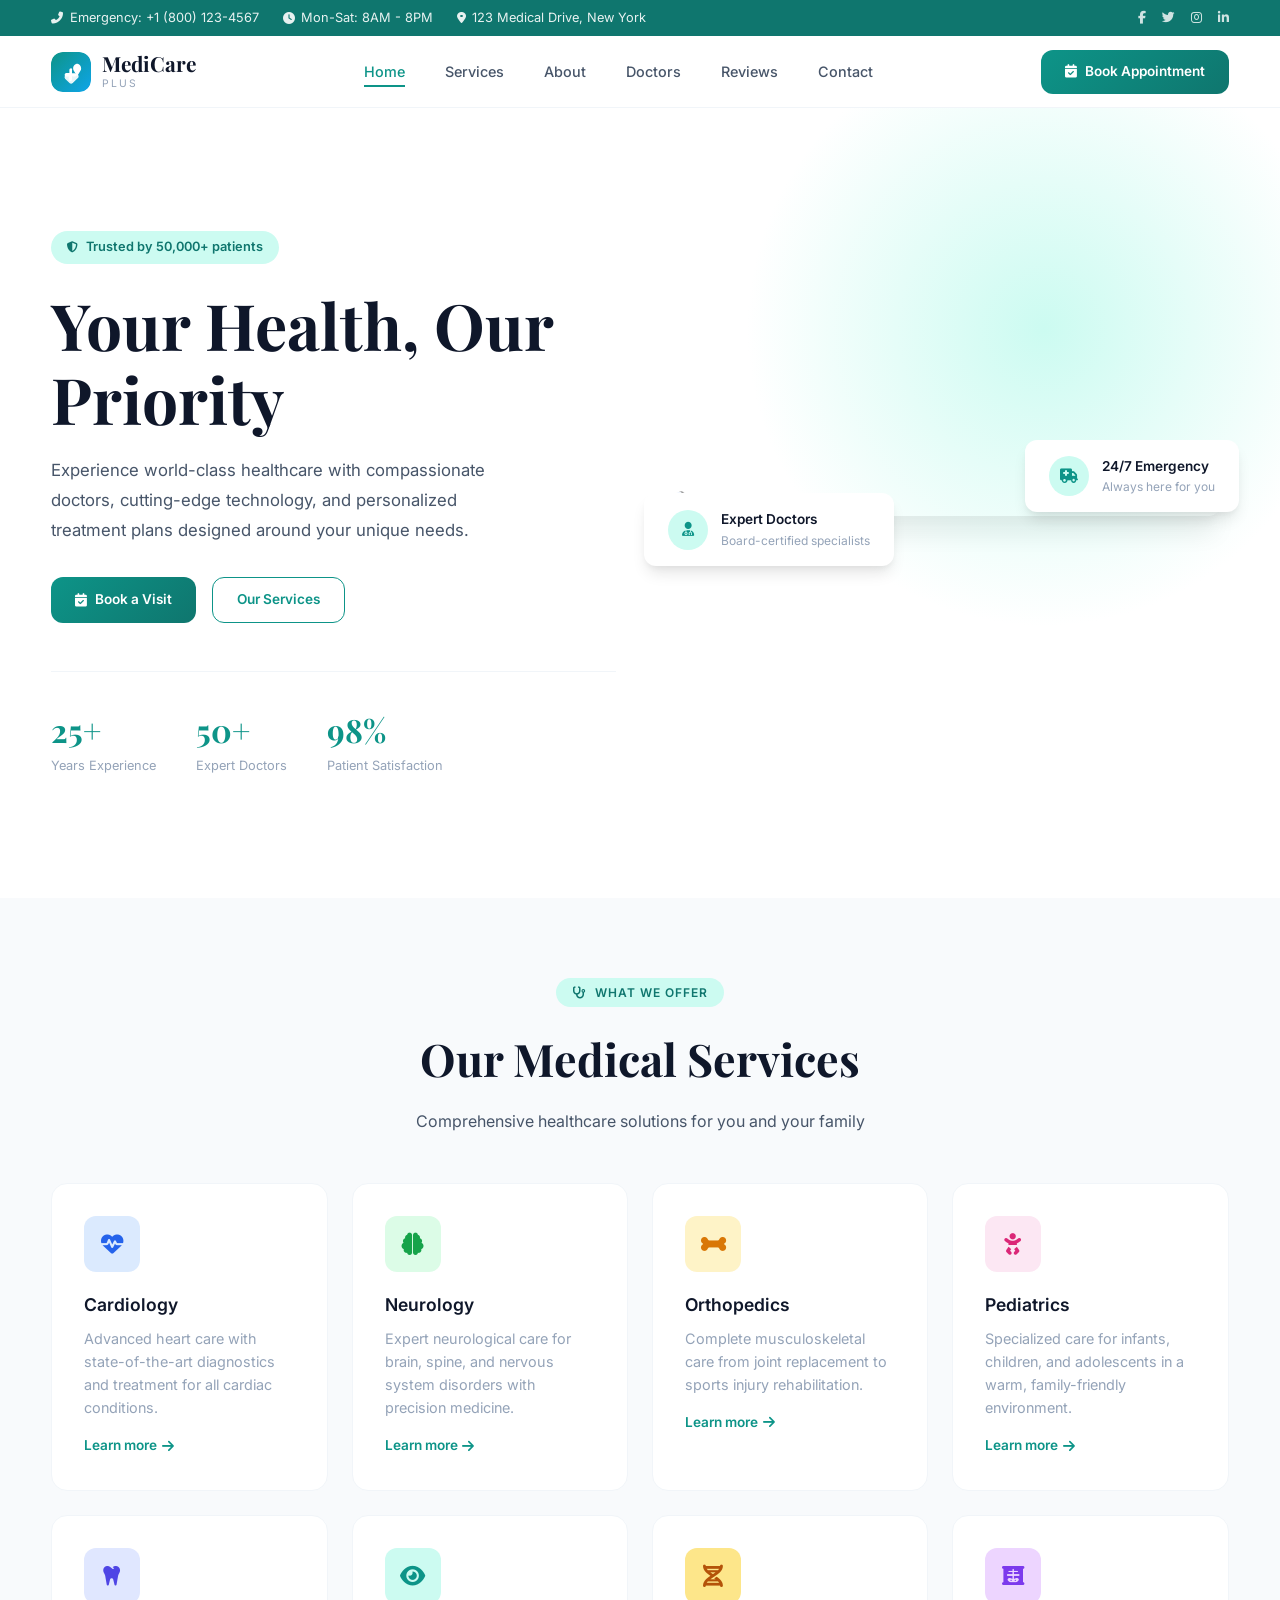
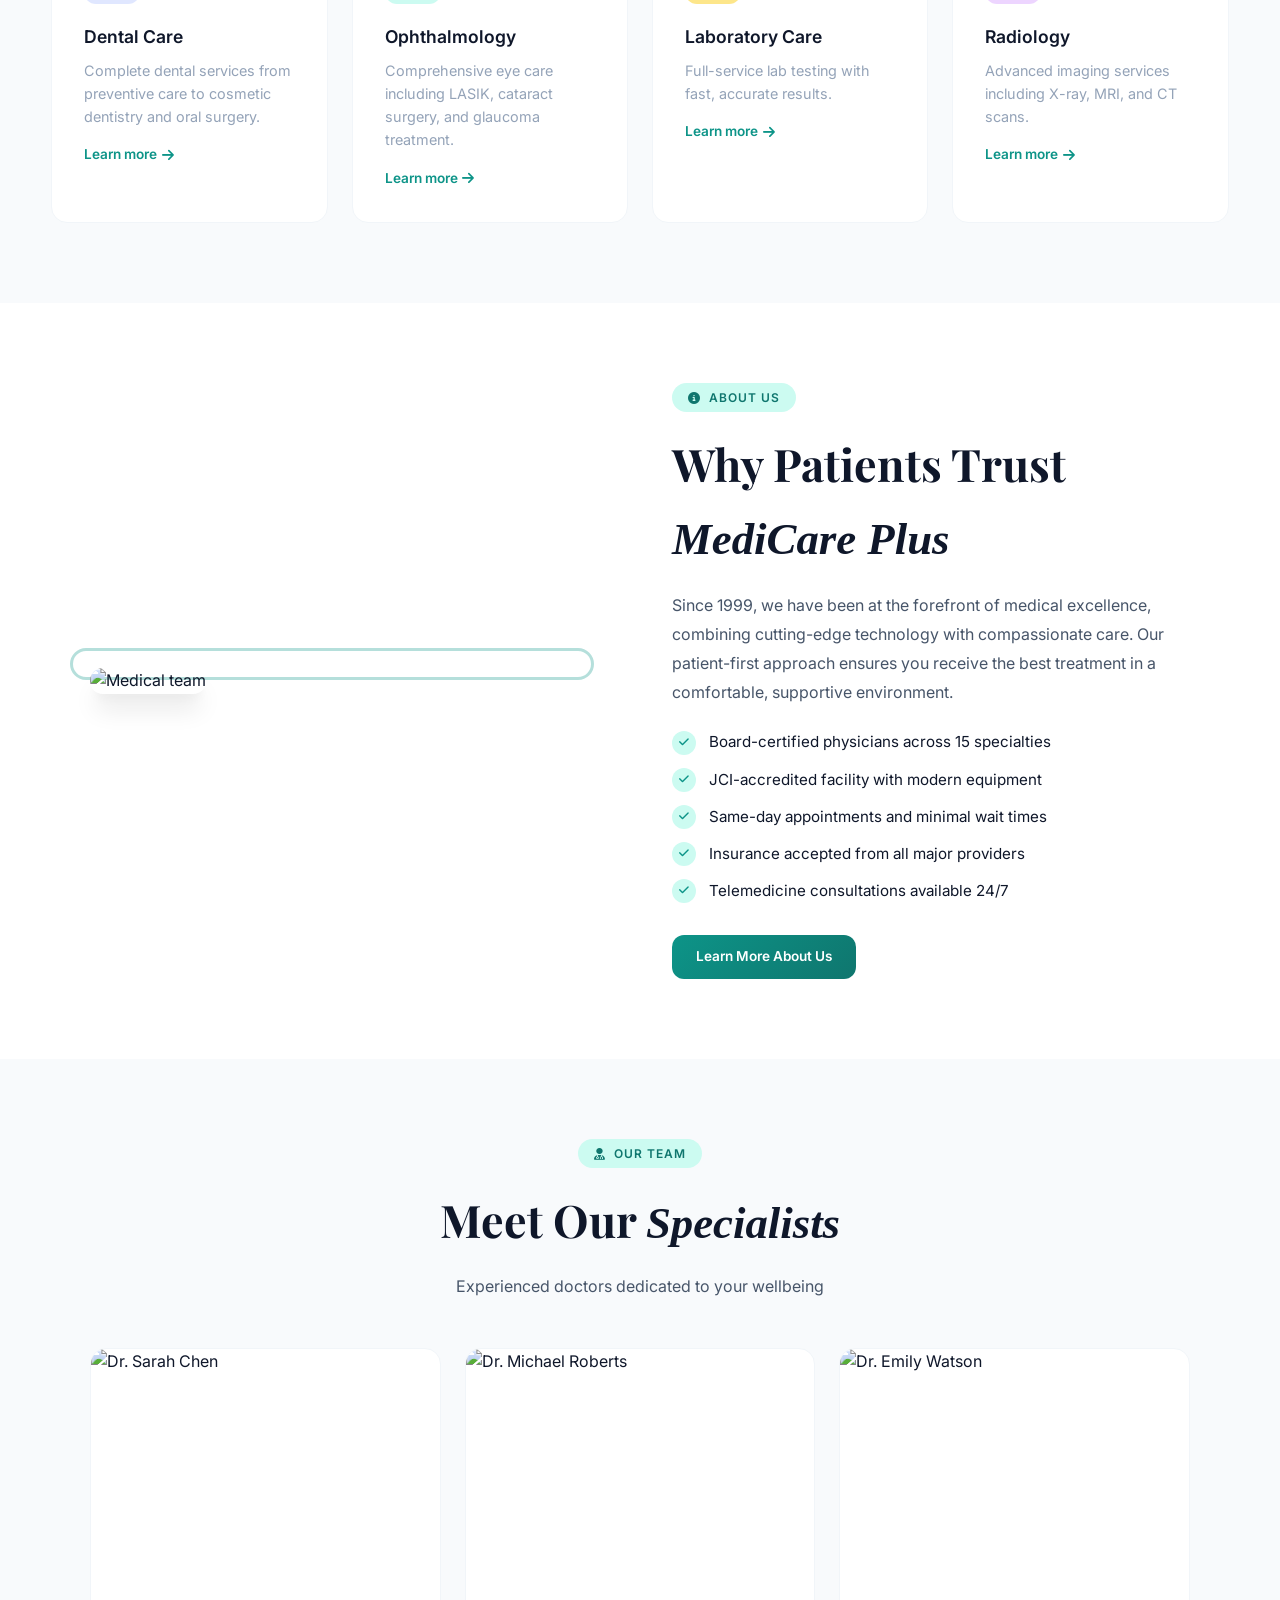
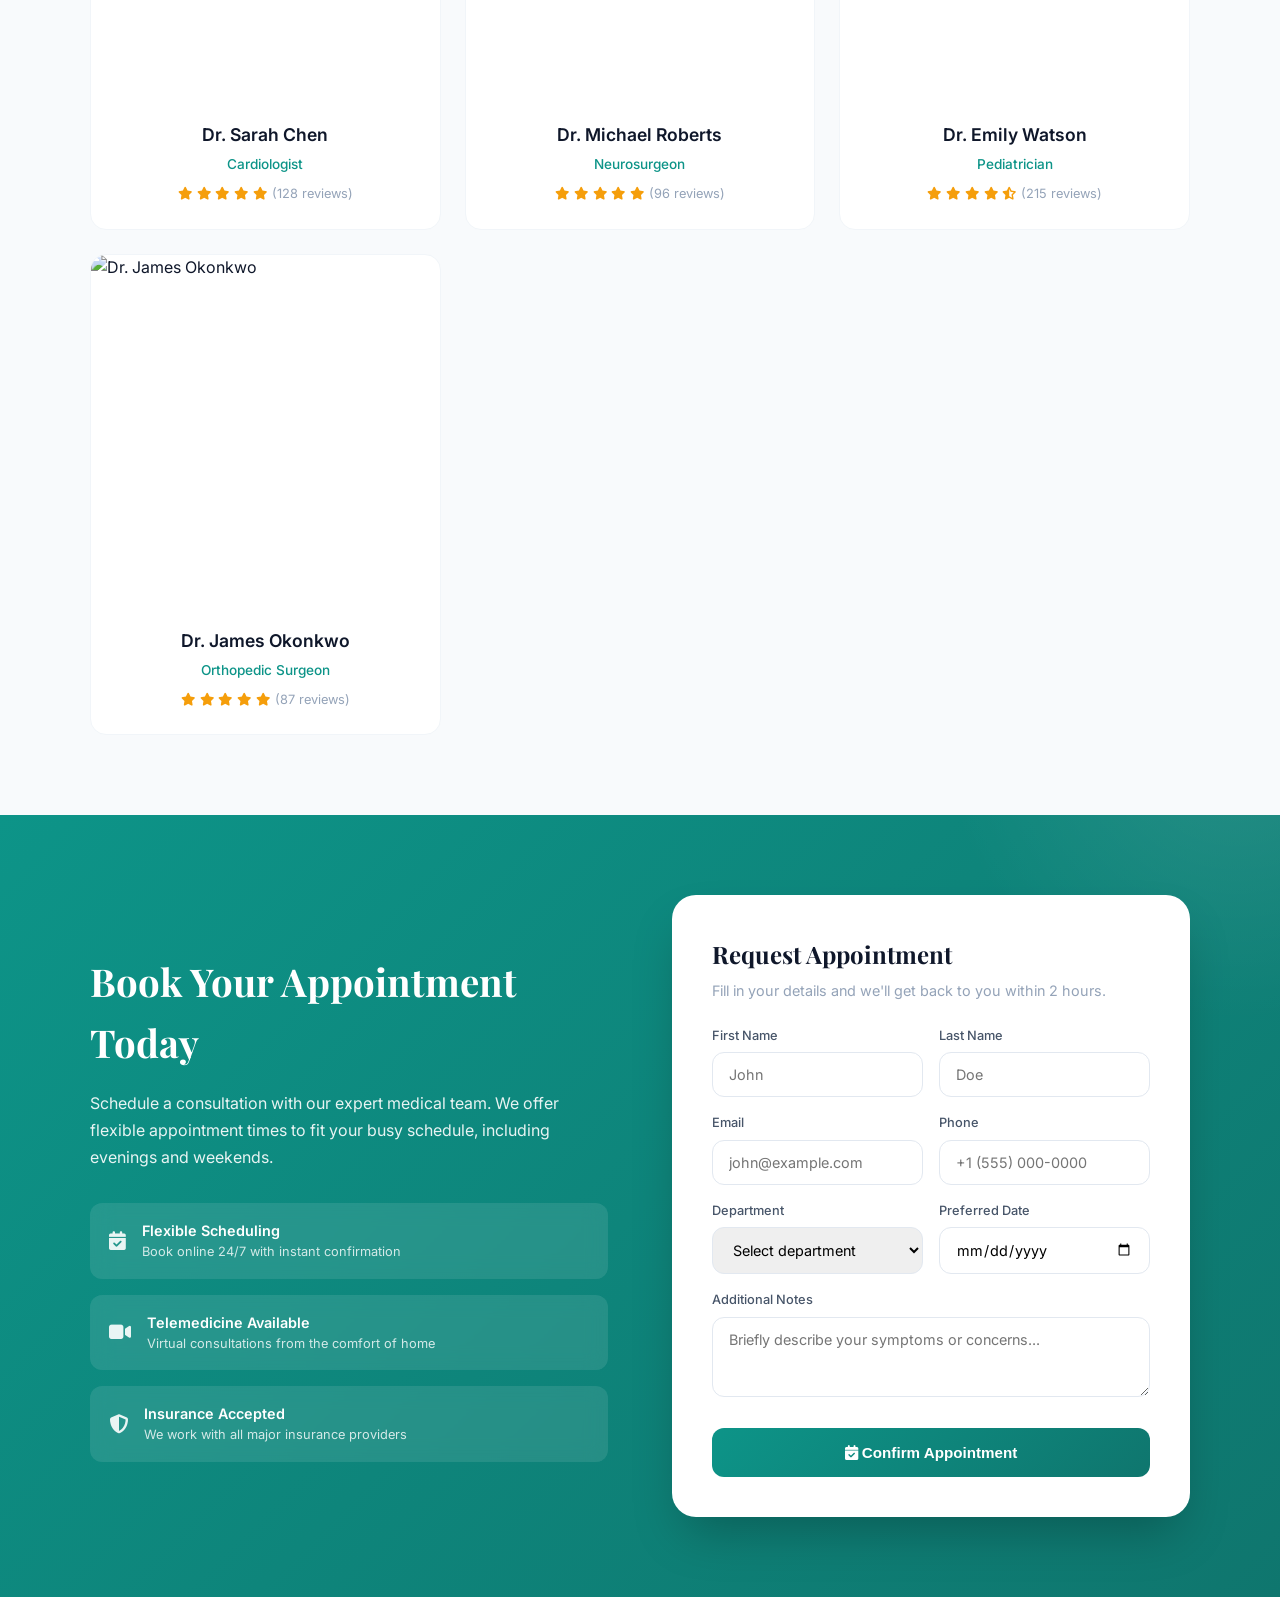
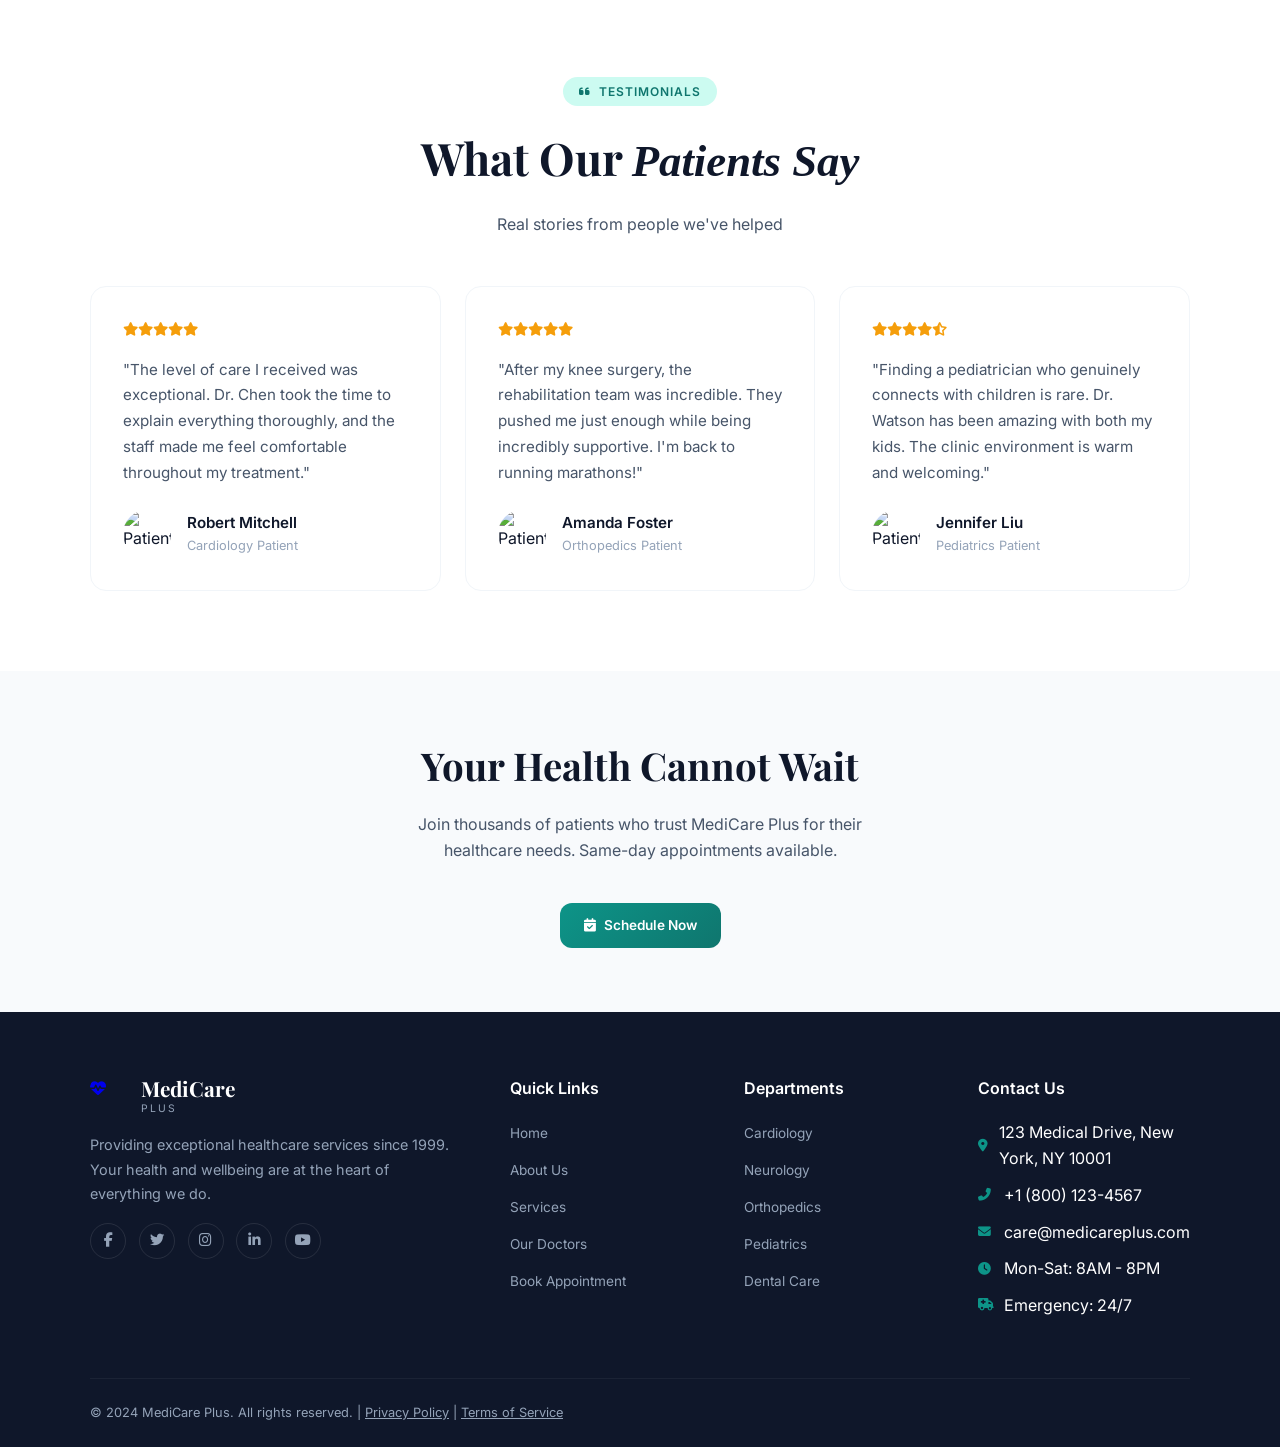
==== commit 76fa4721: "Add files via upload" ====
--- a/index.html
+++ b/index.html
@@ -42,9 +42,6 @@
             <li><a href="#doctors">Doctors</a></li>
             <li><a href="#testimonials">Reviews</a></li>
             <li><a href="#contact">Contact</a></li>
-            <li class="nav-action"><a href="#appointment" class="btn-primary">
-                <i class="fas fa-calendar-check"></i> Book Appointment
-            </a></li>
         </ul>
         <div class="nav-cta">
             <a href="#appointment" class="btn-primary">
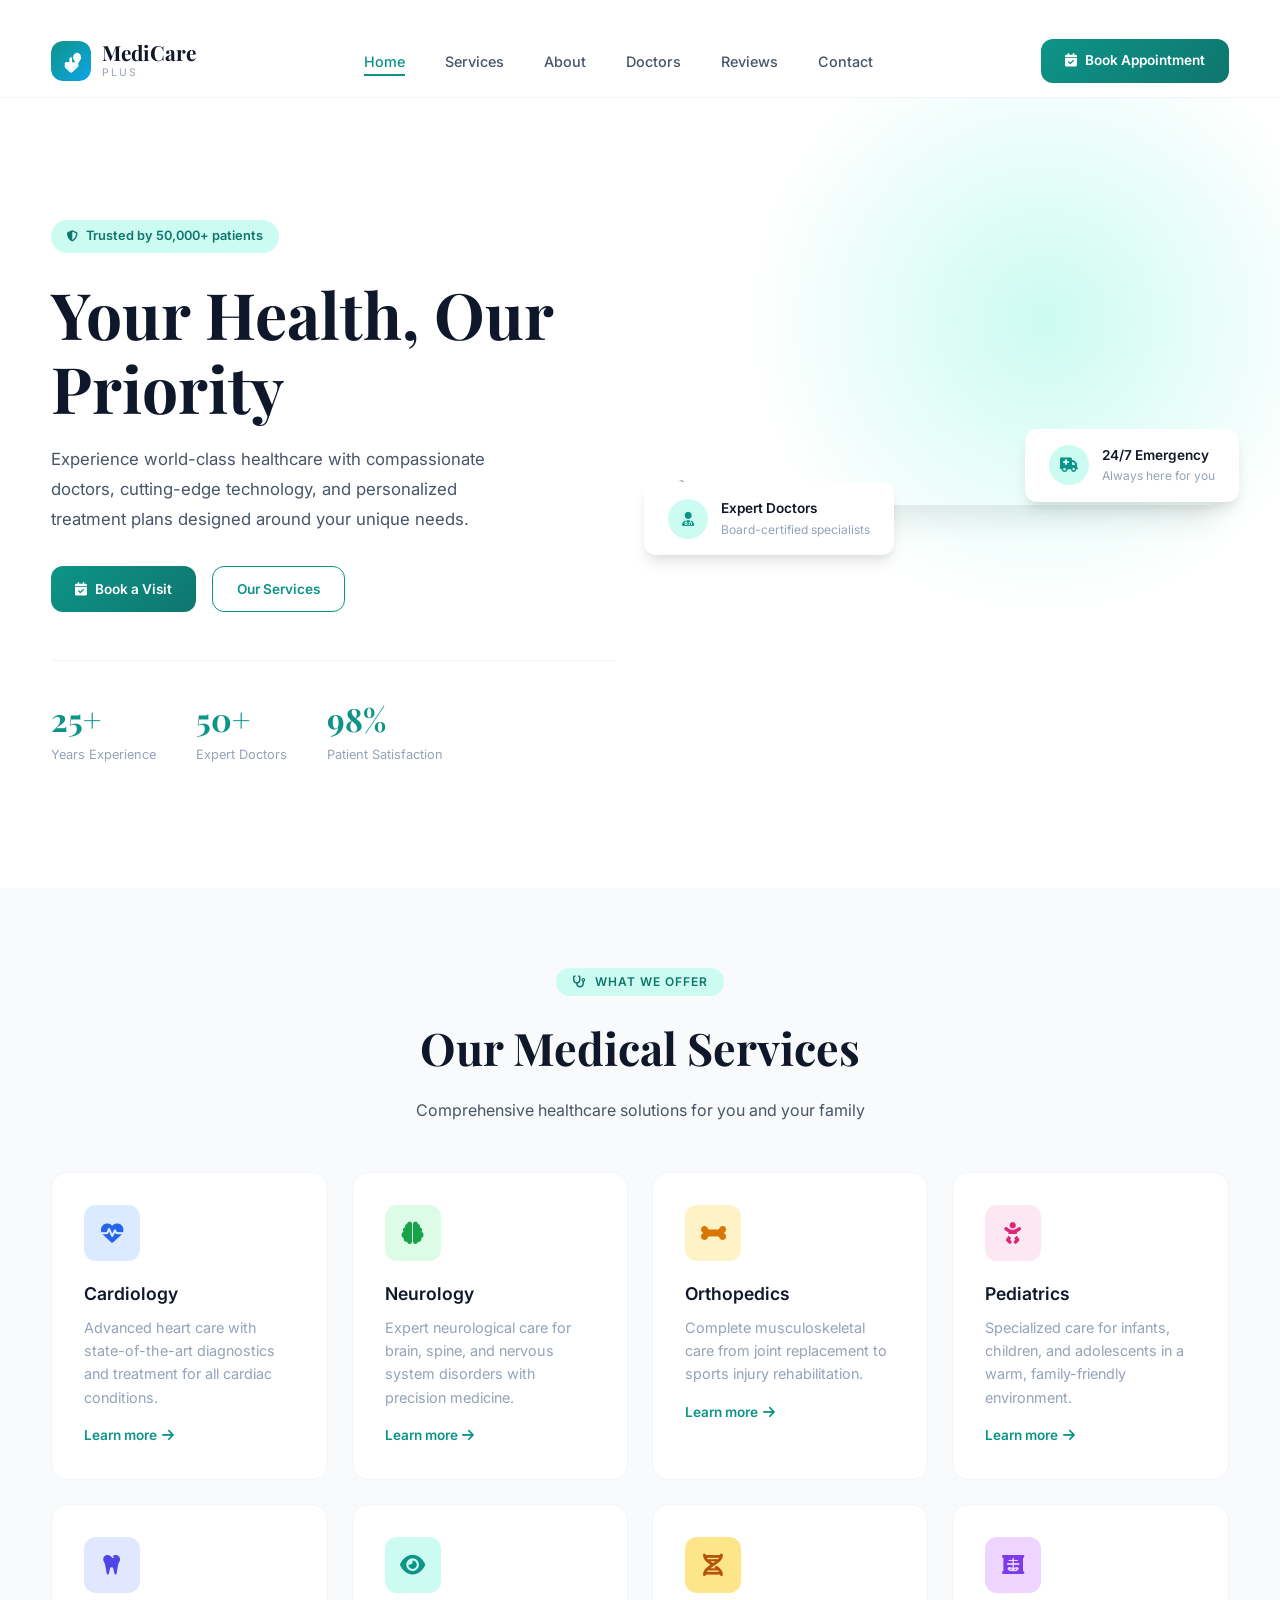
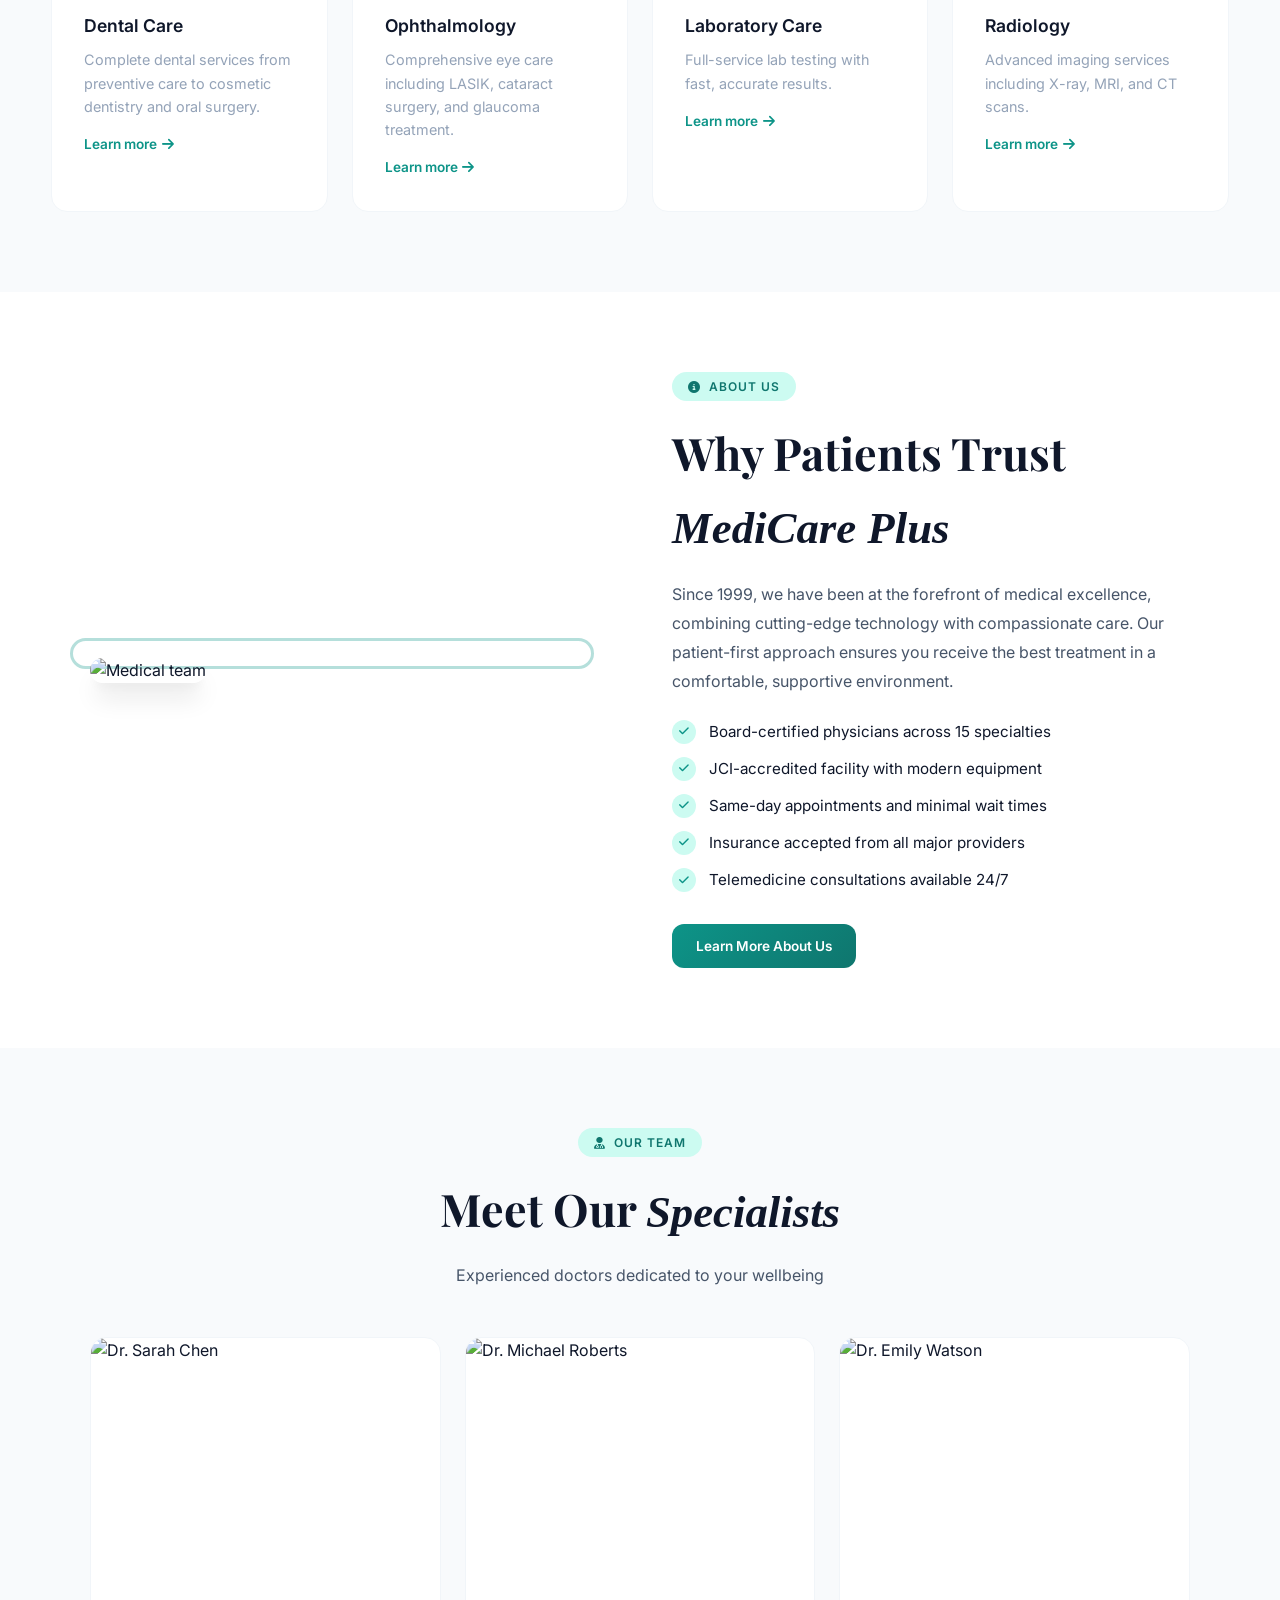
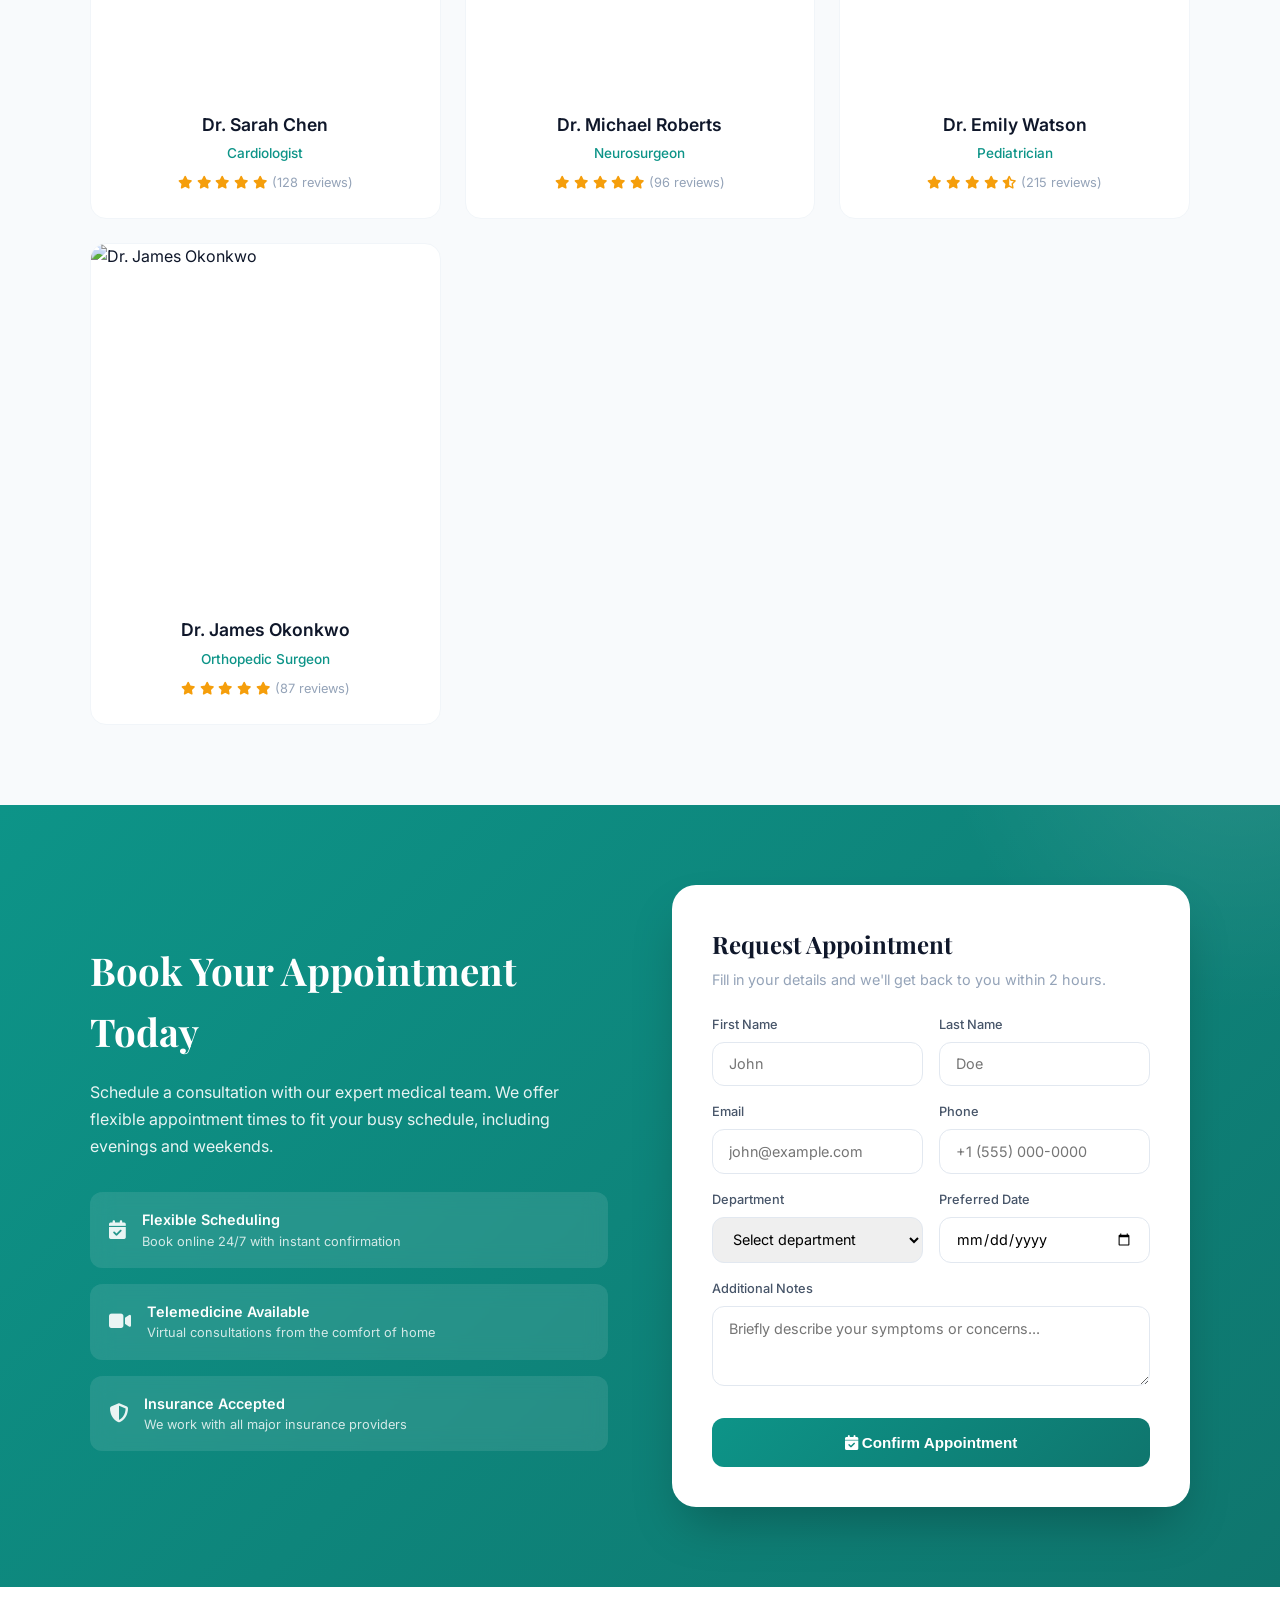
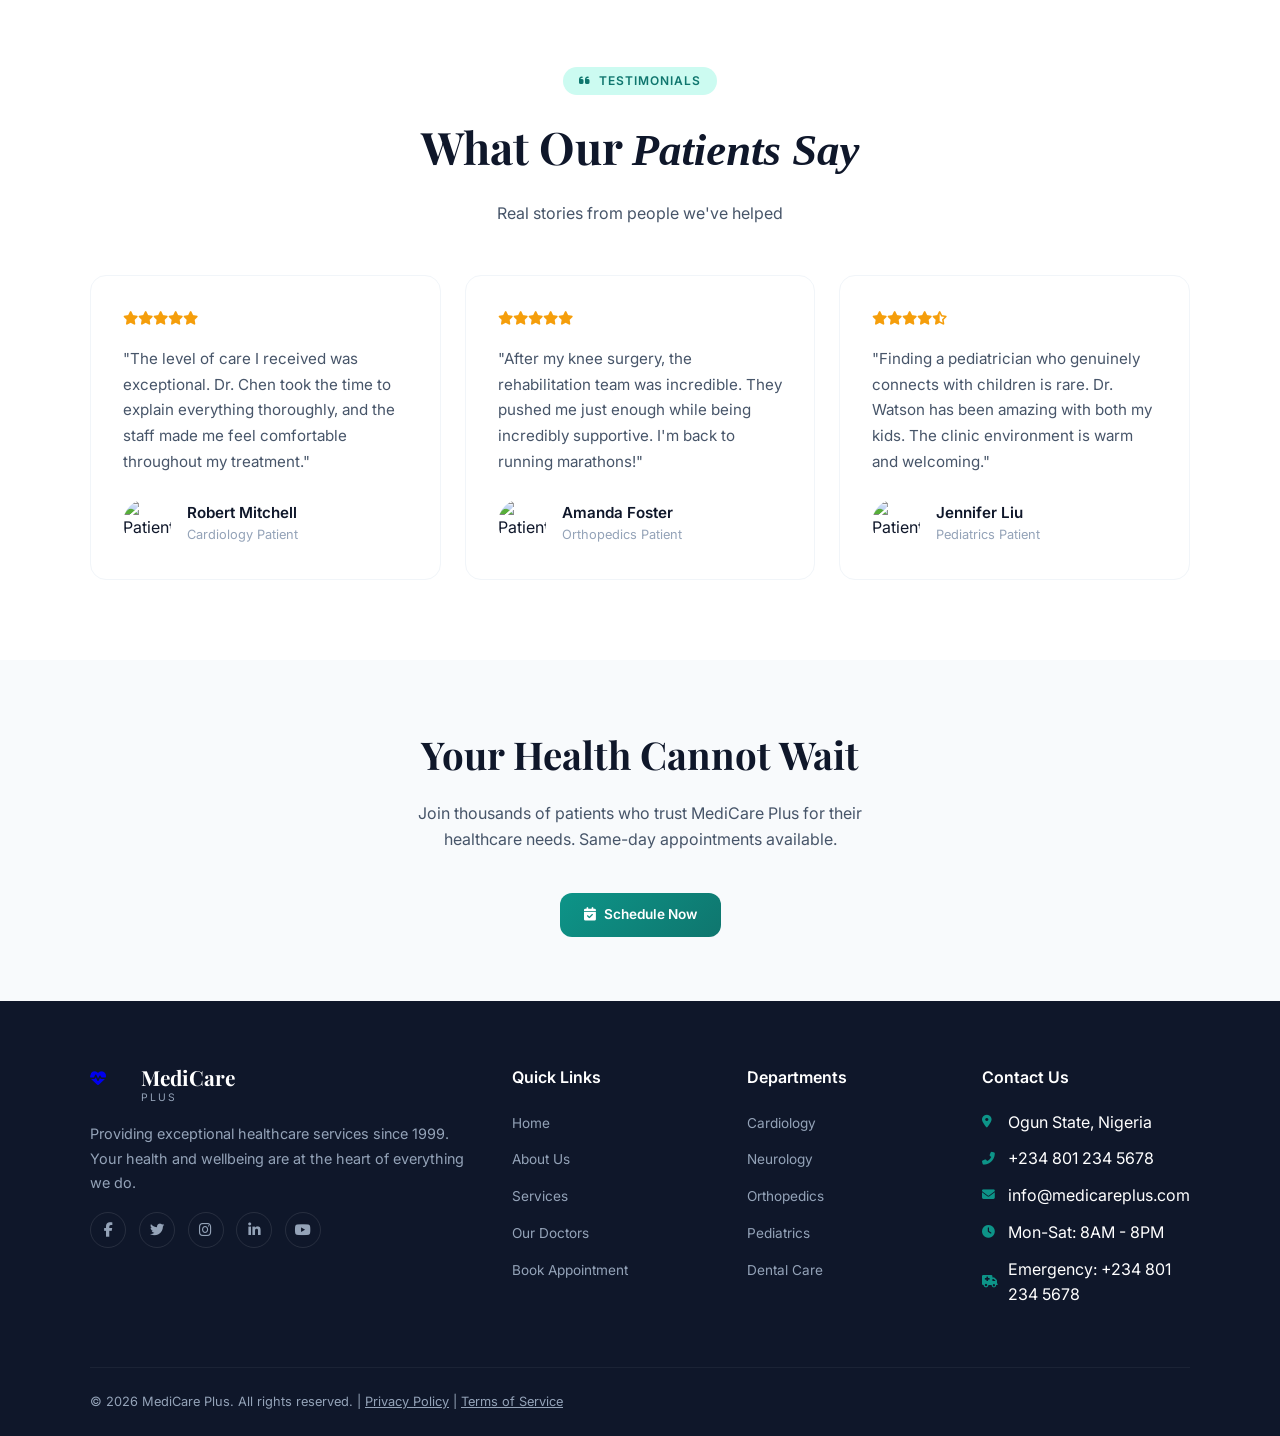
==== commit 768d0efd: "Add files via upload" ====
--- a/index.html
+++ b/index.html
@@ -10,14 +10,6 @@
     <link rel="stylesheet" href="style.css">
 </head>
 <body>
-
-    <!-- Top Bar -->
-    <div class="top-bar">
-        <div class="top-bar-left">
-            <span><i class="fas fa-phone-alt"></i> Emergency: +1 (800) 123-4567</span>
-            <span><i class="fas fa-clock"></i> Mon-Sat: 8AM - 8PM</span>
-            <span><i class="fas fa-map-marker-alt"></i> 123 Medical Drive, New York</span>
-        </div>
         <div class="top-bar-right">
             <a href="#"><i class="fab fa-facebook-f"></i></a>
             <a href="#"><i class="fab fa-twitter"></i></a>
@@ -163,51 +155,6 @@
         </div>
     </section>
 
-    <script>
-        document.addEventListener('DOMContentLoaded', function() {
-            document.querySelectorAll('.service-link').forEach(function(link) {
-                link.addEventListener('click', function(event) {
-                    event.preventDefault();
-                    const card = link.closest('.service-card');
-                    if (!card) return;
-                    const moreText = card.querySelector('.more-text');
-                    if (!moreText) return;
-                    const expanded = card.classList.toggle('expanded');
-                    moreText.style.display = expanded ? 'inline' : 'none';
-                    const icon = link.querySelector('i');
-                    if (icon) {
-                        icon.classList.toggle('fa-arrow-right', !expanded);
-                        icon.classList.toggle('fa-arrow-left', expanded);
-                    }
-                    const textNode = Array.from(link.childNodes).find(function(node) {
-                        return node.nodeType === Node.TEXT_NODE;
-                    });
-                    if (textNode) {
-                        textNode.textContent = expanded ? 'Show less ' : 'Learn more ';
-                    }
-                });
-            });
-
-            var navbar = document.querySelector('.navbar');
-            var mobileToggle = document.querySelector('.mobile-toggle');
-            var navLinks = document.querySelectorAll('.nav-links a');
-
-            if (mobileToggle && navbar) {
-                mobileToggle.addEventListener('click', function() {
-                    navbar.classList.toggle('nav-open');
-                });
-            }
-
-            navLinks.forEach(function(link) {
-                link.addEventListener('click', function() {
-                    if (navbar.classList.contains('nav-open')) {
-                        navbar.classList.remove('nav-open');
-                    }
-                });
-            });
-        });
-    </script>
-
     <!-- About -->
     <section class="about" id="about">
         <div class="about-grid">
@@ -506,28 +453,61 @@
             <div class="footer-links">
                 <h4>Departments</h4>
                 <ul>
-                    <li><a href="#">Cardiology</a></li>
-                    <li><a href="#">Neurology</a></li>
-                    <li><a href="#">Orthopedics</a></li>
-                    <li><a href="#">Pediatrics</a></li>
-                    <li><a href="#">Dental Care</a></li>
+                    <li><a href="#" class="dept-link" data-dept="cardiology">Cardiology</a></li>
+                    <li><a href="#" class="dept-link" data-dept="neurology">Neurology</a></li>
+                    <li><a href="#" class="dept-link" data-dept="orthopedics">Orthopedics</a></li>
+                    <li><a href="#" class="dept-link" data-dept="pediatrics">Pediatrics</a></li>
+                    <li><a href="#" class="dept-link" data-dept="dental">Dental Care</a></li>
                 </ul>
             </div>
             <div class="footer-links footer-contact">
                 <h4>Contact Us</h4>
                 <ul>
-                    <li><i class="fas fa-map-marker-alt"></i> 123 Medical Drive, New York, NY 10001</li>
-                    <li><i class="fas fa-phone-alt"></i> +1 (800) 123-4567</li>
-                    <li><i class="fas fa-envelope"></i> care@medicareplus.com</li>
+                    <li><i class="fas fa-map-marker-alt"></i> Ogun State, Nigeria</li>
+                    <li><i class="fas fa-phone-alt"></i> +234 801 234 5678</li>
+                    <li><i class="fas fa-envelope"></i> info@medicareplus.com</li>
                     <li><i class="fas fa-clock"></i> Mon-Sat: 8AM - 8PM</li>
-                    <li><i class="fas fa-ambulance"></i> Emergency: 24/7</li>
+                    <li><i class="fas fa-ambulance"></i> Emergency: +234 801 234 5678</li>
                 </ul>
             </div>
         </div>
         <div class="footer-bottom">
-            <p>&copy; 2024 MediCare Plus. All rights reserved. | <a href="#" style="color: var(--text-muted);">Privacy Policy</a> | <a href="#" style="color: var(--text-muted);">Terms of Service</a></p>
+            <p>&copy; 2026 MediCare Plus. All rights reserved. | <a href="#" class="policy-link" data-policy="privacy" style="color: var(--text-muted);">Privacy Policy</a> | <a href="#" class="policy-link" data-policy="terms" style="color: var(--text-muted);">Terms of Service</a></p>
         </div>
     </footer>
+
+    <!-- Department Modal -->
+    <div id="departmentModal" class="modal">
+        <div class="modal-content">
+            <button class="modal-close">&times;</button>
+            <div class="modal-header">
+                <h2 id="deptTitle"></h2>
+            </div>
+            <div class="modal-body">
+                <div class="dept-modal-image">
+                    <img id="deptImage" src="" alt="Department">
+                </div>
+                <div class="dept-modal-content">
+                    <p id="deptDescription"></p>
+                    <div id="deptFeatures"></div>
+                </div>
+            </div>
+        </div>
+    </div>
+
+    <!-- Privacy Policy Modal -->
+    <div id="policyModal" class="modal">
+        <div class="modal-content modal-large">
+            <button class="modal-close">&times;</button>
+            <div class="modal-header">
+                <h2 id="policyTitle"></h2>
+            </div>
+            <div class="modal-body policy-body">
+                <div id="policyContent"></div>
+            </div>
+        </div>
+    </div>
+
     <script src="script.js"></script>
 </body>
 </html>
--- a/style.css
+++ b/style.css
@@ -103,6 +103,7 @@
         .nav-links {
             display: flex; gap: 2.5rem; list-style: none;
         }
+        .nav-links li.nav-action { display: none; }
         .nav-links a {
             color: var(--text-secondary); text-decoration: none;
             font-size: 0.9rem; font-weight: 500;
@@ -517,13 +518,288 @@
             .footer-grid { grid-template-columns: 1fr 1fr; }
         }
         @media (max-width: 768px) {
-            .nav-links { display: none; }
-            .mobile-toggle { display: block; }
+            .navbar {
+                flex-wrap: wrap;
+                align-items: flex-start;
+                height: auto;
+                padding: 0.75rem 4%;
+                row-gap: 0.75rem;
+            }
+            .logo { order: 1; }
+            .mobile-toggle {
+                display: block;
+                order: 2;
+                align-self: flex-start;
+                margin-top: 0.5rem;
+            }
+            .nav-links {
+                display: none;
+                order: 3;
+                flex-direction: column;
+                gap: 1rem;
+                width: 100%;
+                margin-top: 0.5rem;
+            }
+            .navbar.nav-open .nav-links { display: flex; }
+            .nav-links a {
+                width: 100%;
+                padding: 0.75rem 0;
+            }
+            .nav-cta {
+                display: none;
+                order: 4;
+                width: 100%;
+            }
+            .navbar.nav-open .nav-cta {
+                display: flex;
+                justify-content: center;
+                width: 100%;
+                margin-top: 0.5rem;
+            }
+            .nav-cta a {
+                width: 100%;
+                justify-content: center;
+            }
             .top-bar { display: none; }
             .hero-stats { flex-wrap: wrap; gap: 1.5rem; }
             .services-grid, .doctors-grid { grid-template-columns: 1fr; }
-            .footer-grid { grid-template-columns: 1fr; }
+            .footer-grid { grid-template-columns: 1fr; justify-items: center; text-align: center; }
+            .footer-brand, .footer-links { text-align: center; }
+            .footer-social { justify-content: center; }
             .footer-bottom { flex-direction: column; gap: 1rem; text-align: center; }
             .form-row { grid-template-columns: 1fr; }
             .hero-floating-card { display: none; }
-        }+        }
+
+        /* ===== MODAL ===== */
+        .modal {
+            display: none;
+            position: fixed;
+            z-index: 2000;
+            left: 0;
+            top: 0;
+            width: 100%;
+            height: 100%;
+            background-color: rgba(0, 0, 0, 0.6);
+            animation: fadeIn 0.3s ease-in-out;
+        }
+
+        .modal.active {
+            display: flex;
+            align-items: center;
+            justify-content: center;
+        }
+
+        @keyframes fadeIn {
+            from {
+                opacity: 0;
+            }
+            to {
+                opacity: 1;
+            }
+        }
+
+        .modal-content {
+            background: white;
+            border-radius: var(--radius-lg);
+            width: 90%;
+            max-width: 600px;
+            max-height: 80vh;
+            overflow-y: auto;
+            animation: slideIn 0.4s ease-out;
+            position: relative;
+            box-shadow: 0 20px 25px -5px rgba(0, 0, 0, 0.2);
+        }
+
+        .modal-content.modal-large {
+            max-width: 800px;
+        }
+
+        @keyframes slideIn {
+            from {
+                transform: translateY(-50px);
+                opacity: 0;
+            }
+            to {
+                transform: translateY(0);
+                opacity: 1;
+            }
+        }
+
+        .modal-close {
+            position: absolute;
+            top: 1.5rem;
+            right: 1.5rem;
+            background: none;
+            border: none;
+            font-size: 2rem;
+            color: var(--text-muted);
+            cursor: pointer;
+            padding: 0;
+            width: 40px;
+            height: 40px;
+            display: flex;
+            align-items: center;
+            justify-content: center;
+            transition: all 0.3s;
+            z-index: 10;
+        }
+
+        .modal-close:hover {
+            color: var(--text);
+            transform: scale(1.2);
+        }
+
+        .modal-header {
+            padding: 2rem 2rem 1rem;
+            border-bottom: 1px solid var(--border-light);
+        }
+
+        .modal-header h2 {
+            font-family: 'Playfair Display', serif;
+            font-size: 1.8rem;
+            color: var(--text);
+            margin: 0;
+        }
+
+        .modal-body {
+            padding: 2rem;
+        }
+
+        .policy-body {
+            padding: 2rem;
+            font-size: 0.95rem;
+            line-height: 1.8;
+            color: var(--text-secondary);
+        }
+
+        .policy-body h3 {
+            font-family: 'Playfair Display', serif;
+            font-size: 1.2rem;
+            color: var(--primary);
+            margin: 1.5rem 0 0.8rem;
+            margin-top: 2rem;
+        }
+
+        .policy-body h3:first-child {
+            margin-top: 0;
+        }
+
+        .policy-body ul, .policy-body ol {
+            margin: 1rem 0 1rem 1.5rem;
+        }
+
+        .policy-body li {
+            margin-bottom: 0.6rem;
+        }
+
+        .policy-body p {
+            margin-bottom: 1rem;
+        }
+
+        /* Department Modal Styles */
+        .dept-modal-image {
+            margin-bottom: 1.5rem;
+            border-radius: var(--radius);
+            overflow: hidden;
+            max-height: 300px;
+        }
+
+        .dept-modal-image img {
+            width: 100%;
+            height: 100%;
+            object-fit: cover;
+        }
+
+        .dept-modal-content {
+            padding-bottom: 1rem;
+        }
+
+        .dept-modal-content p {
+            color: var(--text-secondary);
+            margin-bottom: 1.5rem;
+            line-height: 1.8;
+        }
+
+        #deptFeatures {
+            display: grid;
+            grid-template-columns: 1fr 1fr;
+            gap: 1rem;
+        }
+
+        .dept-feature {
+            background: var(--bg-soft);
+            padding: 1rem;
+            border-radius: var(--radius);
+            border-left: 4px solid var(--primary);
+        }
+
+        .dept-feature strong {
+            display: block;
+            color: var(--primary);
+            margin-bottom: 0.3rem;
+            font-size: 0.9rem;
+        }
+
+        .dept-feature span {
+            font-size: 0.85rem;
+            color: var(--text-muted);
+        }
+
+        /* Scrollbar for modal */
+        .modal-content::-webkit-scrollbar {
+            width: 6px;
+        }
+
+        .modal-content::-webkit-scrollbar-track {
+            background: var(--bg-soft);
+        }
+
+        .modal-content::-webkit-scrollbar-thumb {
+            background: var(--primary);
+            border-radius: 3px;
+        }
+
+        .modal-content::-webkit-scrollbar-thumb:hover {
+            background: var(--primary-dark);
+        }
+
+        /* Footer link styling */
+        .dept-link,
+        .policy-link {
+            position: relative;
+            transition: color 0.3s;
+        }
+
+        .footer-links .dept-link:hover,
+        .footer-links .policy-link:hover {
+            color: white !important;
+        }
+
+        .footer-bottom .policy-link:hover {
+            color: white !important;
+        }
+
+        @media (max-width: 768px) {
+            #deptFeatures {
+                grid-template-columns: 1fr;
+            }
+
+            .modal-content {
+                width: 95%;
+                max-height: 90vh;
+            }
+
+            .modal-header {
+                padding: 1.5rem 1.5rem 1rem;
+            }
+
+            .modal-body {
+                padding: 1.5rem;
+            }
+
+            .modal-header h2 {
+                font-size: 1.4rem;
+            }
+        }
+    }
